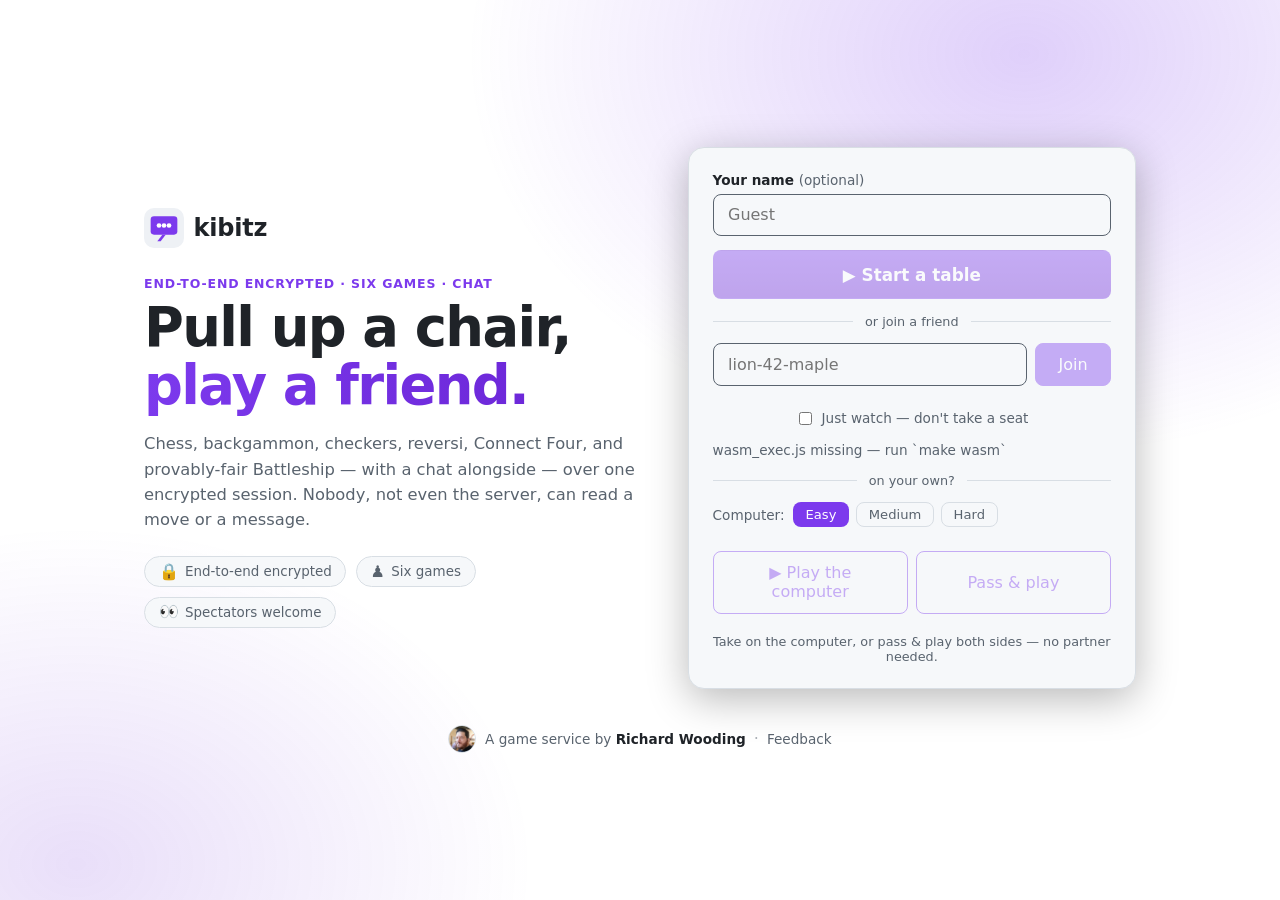
==== web/src/index.html @ 32fd7bb1 "Add four games: Hex, Dots & Boxes, Go (Weiqi), and Xiangqi Kibitz now offers eleven games. All four " ====
<!doctype html>
<html lang="en">
<head>
  <meta charset="utf-8">
  <meta name="viewport" content="width=device-width, initial-scale=1">
  <title>kibitz</title>
  <meta name="description" content="Play a friend end to end — chess, backgammon, checkers, reversi, Connect Four, and provably-fair Battleship, with chat, over one encrypted session paired by a code phrase through a relay that can't read a thing.">
  <meta name="theme-color" content="#0d1117">
  <link rel="icon" href="data:image/svg+xml,%3Csvg xmlns='http://www.w3.org/2000/svg' viewBox='0 0 24 24'%3E%3Crect width='24' height='24' rx='5' fill='%230b0a10'/%3E%3Crect x='4' y='5' width='16' height='11' rx='2' fill='%234c1d95'/%3E%3Cpath d='M8 20l3-4h2l-3 4z' fill='%234c1d95'/%3E%3Ccircle cx='9' cy='10.5' r='1.4' fill='%23edeaf4'/%3E%3Ccircle cx='12' cy='10.5' r='1.4' fill='%23edeaf4'/%3E%3Ccircle cx='15' cy='10.5' r='1.4' fill='%23edeaf4'/%3E%3C/svg%3E">

  <!-- PWA: installable, standalone launch on iOS/Android/desktop -->
  <link rel="manifest" href="manifest.json">
  <link rel="apple-touch-icon" href="apple-touch-icon.png">
  <meta name="mobile-web-app-capable" content="yes">
  <meta name="apple-mobile-web-app-capable" content="yes">
  <meta name="apple-mobile-web-app-status-bar-style" content="black-translucent">
  <meta name="apple-mobile-web-app-title" content="kibitz">

  <!-- OpenGraph / Twitter card for shared links -->
  <meta property="og:type" content="website">
  <meta property="og:site_name" content="kibitz">
  <meta property="og:url" content="https://kibitz-play.fly.dev/">
  <meta property="og:title" content="kibitz — play a friend, end-to-end encrypted">
  <meta property="og:description" content="Six games and chat over one end-to-end-encrypted session, paired with a code phrase through a relay that can't read a thing. Chess, backgammon, checkers, reversi, Connect Four, and provably-fair Battleship.">
  <meta property="og:image" content="https://kibitz-play.fly.dev/og.png">
  <meta property="og:image:width" content="1200">
  <meta property="og:image:height" content="630">
  <meta property="og:image:alt" content="kibitz — play a friend, end-to-end encrypted">
  <meta name="twitter:card" content="summary_large_image">
  <meta name="twitter:title" content="kibitz — play a friend, end-to-end encrypted">
  <meta name="twitter:description" content="Six games and chat over one end-to-end-encrypted session, paired by a code phrase through a blind relay.">
  <meta name="twitter:image" content="https://kibitz-play.fly.dev/og.png">

  <link rel="stylesheet" href="style.css">
</head>
<body>

  <!-- home: start or join -->
  <main id="view-home" class="view">
    <div class="home-hero">
      <div class="home-lead">
        <span class="brand-lockup">
          <svg class="brand-mark" width="40" height="40" viewBox="0 0 24 24" aria-hidden="true">
            <rect width="24" height="24" rx="6" fill="var(--panel-2)"/>
            <rect x="4" y="5" width="16" height="11" rx="2" fill="var(--accent)"/>
            <path d="M8 20l3-4h2l-3 4z" fill="var(--accent)"/>
            <circle cx="9" cy="10.5" r="1.4" fill="var(--bg)"/>
            <circle cx="12" cy="10.5" r="1.4" fill="var(--bg)"/>
            <circle cx="15" cy="10.5" r="1.4" fill="var(--bg)"/>
          </svg>
          <span class="brand-name">kibitz</span>
        </span>
        <p class="eyebrow">end-to-end encrypted · six games · chat</p>
        <h1>Pull up a chair,<br><span class="grad">play a friend.</span></h1>
        <p class="tagline" id="home-tagline">Chess, backgammon, checkers, reversi, Connect Four, and provably-fair Battleship — with a chat alongside — over one encrypted session. Nobody, not even the server, can read a move or a message.</p>
        <ul class="trust" aria-label="What you get">
          <li><span class="trust-ico">🔒</span> End-to-end encrypted</li>
          <li><span class="trust-ico">♟</span> Six games</li>
          <li><span class="trust-ico">👀</span> Spectators welcome</li>
        </ul>
      </div>

      <div class="home-card">
        <div id="invite-banner" class="invite-banner hidden">
          <div class="invite-kicker">You've been invited to a game</div>
          <div class="invite-phrase" id="invite-phrase"></div>
        </div>
        <label class="field" for="display-name">
          <span class="field-label">Your name <span class="opt">(optional)</span></span>
          <input id="display-name" type="text" placeholder="Guest"
                 maxlength="24" autocomplete="nickname" spellcheck="false">
        </label>
        <button id="btn-create" disabled>▶ Start a table</button>
        <div id="join-divider" class="or-divider"><span>or join a friend</span></div>
        <div class="join-row">
          <input id="join-phrase" type="text" placeholder="lion-42-maple"
                 autocomplete="off" autocapitalize="none" spellcheck="false" disabled>
          <button id="btn-join" disabled>Join</button>
        </div>
        <label class="watch-toggle"><input type="checkbox" id="watch-toggle"> Just watch — don't take a seat</label>
        <p class="note" id="home-status">loading core…</p>
        <div id="solo-divider" class="or-divider"><span>on your own?</span></div>
        <div class="difficulty" role="group" aria-label="Computer difficulty">
          <span class="difficulty-label">Computer:</span>
          <button id="diff-easy" class="diff-btn" aria-pressed="true">Easy</button>
          <button id="diff-medium" class="diff-btn" aria-pressed="false">Medium</button>
          <button id="diff-hard" class="diff-btn" aria-pressed="false">Hard</button>
        </div>
        <div class="solo-row">
          <button id="btn-solo" class="ghost" disabled>▶ Play the computer</button>
          <button id="btn-hotseat" class="ghost" disabled>Pass &amp; play</button>
        </div>
        <p class="solo-hint">Take on the computer, or pass &amp; play both sides — no partner needed.</p>
      </div>
    </div>
    <div class="foot-credit">
      <a class="by-line" href="https://richardwooding.github.io"
         target="_blank" rel="noopener noreferrer">
        <img class="by-avatar" src="author.png" alt="" width="28" height="28" loading="lazy">
        <span>A game service by <strong>Richard Wooding</strong></span>
      </a>
      <span class="foot-sep" aria-hidden="true">·</span>
      <a class="foot-link" href="https://github.com/richardwooding/kibitz/issues/new?labels=feedback&amp;title=Feedback%3A%20&amp;body=Thanks%20for%20trying%20kibitz%20%E2%80%94%20a%20couple%20of%20lines%20is%20plenty.%0A%0A-%20What%20were%20you%20doing%3F%0A-%20What%20would%20make%20it%20better%3F%0A-%20Which%20game%2C%20browser%2C%20and%20device%3F"
         target="_blank" rel="noopener noreferrer">Feedback</a>
    </div>
  </main>

  <!-- lobby: host waits, shows phrase / link / QR -->
  <main id="view-lobby" class="view hidden">
    <div class="lobby-card">
      <button id="btn-cancel" class="ghost back">← Cancel</button>
      <div class="lobby-head">
        <h2>Your table is open</h2>
        <p class="note" id="lobby-you"></p>
        <p class="tagline">Share any of these — the first friend to join sits down as your opponent, everyone after that kibitzes.</p>
      </div>
      <div class="lobby-body">
        <div class="lobby-share">
          <div class="phrase" id="lobby-phrase"></div>
          <div class="share-row">
            <input id="lobby-url" type="text" readonly>
            <button id="btn-copy">Copy play link</button>
          </div>
          <div class="share-row">
            <button id="btn-copy-watch" class="ghost">👁 Copy watch link</button>
          </div>
          <p class="note">The phrase never reaches the server — it's the encryption secret. Waiting for your opponent…</p>
        </div>
        <div class="lobby-qr-wrap">
          <img id="lobby-qr" alt="QR code for the table link">
        </div>
      </div>
    </div>
    <footer class="app-footer">
      <div class="foot-credit">
        <a class="by-line" href="https://richardwooding.github.io"
           target="_blank" rel="noopener noreferrer">
          <img class="by-avatar" src="author.png" alt="" width="28" height="28" loading="lazy">
          <span>A game service by <strong>Richard Wooding</strong></span>
        </a>
        <span class="foot-sep" aria-hidden="true">·</span>
        <a class="foot-link" href="https://github.com/richardwooding/kibitz/issues/new?labels=feedback&amp;title=Feedback%3A%20&amp;body=Thanks%20for%20trying%20kibitz%20%E2%80%94%20a%20couple%20of%20lines%20is%20plenty.%0A%0A-%20What%20were%20you%20doing%3F%0A-%20What%20would%20make%20it%20better%3F%0A-%20Which%20game%2C%20browser%2C%20and%20device%3F"
           target="_blank" rel="noopener noreferrer">Feedback</a>
      </div>
    </footer>
  </main>

  <!-- table: games + chat -->
  <main id="view-table" class="view hidden">
    <div class="table-grid">
      <section class="board-pane">
        <div class="board-pane-head">
          <button id="btn-leave" class="ghost back">← Leave</button>
          <span id="solo-banner" class="solo-banner">Solo practice · you play both sides</span>
          <span id="watching" class="watching hidden" title="Spectators watching this table"></span>
          <button id="btn-notify" class="icon-btn hidden" title="Notify me when it's my turn" aria-label="Enable turn notifications">🔔</button>
          <button id="btn-mute" class="icon-btn" title="Mute sound" aria-label="Mute sound">🔊</button>
        </div>

        <!-- picker: one card per available game -->
        <div id="game-picker" class="game-picker"></div>

        <!-- open game pane -->
        <div id="game-pane" class="hidden">
          <button id="btn-back" class="ghost back">← All games</button>
          <div id="win-banner" class="win-banner"></div>

          <div id="game-chess" class="hidden">
            <div id="status-line" class="status"></div>
            <div id="board" class="board"></div>
            <div class="game-actions">
              <button id="btn-resign" class="ghost">Resign</button>
              <button id="btn-draw" class="ghost">Offer draw</button>
              <button id="btn-agree-draw" class="ghost hidden">Accept draw</button>
            </div>
            <div class="moves-head"><span>Moves</span><button id="chess-pgn" class="ghost hidden">Copy PGN</button></div>
            <ol id="chess-moves" class="move-list"></ol>
          </div>

          <div id="game-bg" class="hidden">
            <div id="bg-status" class="status"></div>
            <div id="bg-board" class="bg-board"></div>
            <div class="game-actions">
              <button id="bg-roll">Roll</button>
              <div id="bg-dice" class="dice"></div>
              <button id="bg-undo" class="ghost hidden">Undo move</button>
              <button id="bg-resign" class="ghost">Resign</button>
            </div>
            <div class="moves-head"><span>Moves</span></div>
            <ol id="bg-moves" class="move-list"></ol>
          </div>

          <div id="game-c4" class="hidden">
            <div id="c4-status" class="status"></div>
            <div id="c4-board" class="c4-board"></div>
            <div class="game-actions">
              <button id="c4-resign" class="ghost">Resign</button>
            </div>
            <div class="moves-head"><span>Moves</span></div>
            <ol id="c4-moves" class="move-list"></ol>
          </div>

          <div id="game-gomoku" class="hidden">
            <div id="gomoku-status" class="status"></div>
            <div id="gomoku-board" class="gm-board"></div>
            <div class="game-actions">
              <button id="gomoku-resign" class="ghost">Resign</button>
            </div>
            <div class="moves-head"><span>Moves</span></div>
            <ol id="gomoku-moves" class="move-list"></ol>
          </div>

          <div id="game-hex" class="hidden">
            <div id="hex-status" class="status"></div>
            <div id="hex-board" class="hx-board"></div>
            <div class="game-actions">
              <button id="hex-resign" class="ghost">Resign</button>
            </div>
            <div class="moves-head"><span>Moves</span></div>
            <ol id="hex-moves" class="move-list"></ol>
          </div>

          <div id="game-dots" class="hidden">
            <div id="dots-status" class="status"></div>
            <div id="dots-board" class="dots-board"></div>
            <div class="game-actions">
              <button id="dots-resign" class="ghost">Resign</button>
            </div>
            <div class="moves-head"><span>Moves</span></div>
            <ol id="dots-moves" class="move-list"></ol>
          </div>

          <div id="game-weiqi" class="hidden">
            <div id="weiqi-status" class="status"></div>
            <div id="weiqi-board" class="go-board"></div>
            <div class="game-actions">
              <button id="weiqi-pass" class="ghost">Pass</button>
              <button id="weiqi-resign" class="ghost">Resign</button>
            </div>
            <div class="moves-head"><span>Moves</span></div>
            <ol id="weiqi-moves" class="move-list"></ol>
          </div>

          <div id="game-xiangqi" class="hidden">
            <div id="xiangqi-status" class="status"></div>
            <div id="xiangqi-board" class="xq-board"></div>
            <div class="game-actions">
              <button id="xiangqi-resign" class="ghost">Resign</button>
            </div>
            <div class="moves-head"><span>Moves</span></div>
            <ol id="xiangqi-moves" class="move-list"></ol>
          </div>

          <div id="game-checkers" class="hidden">
            <div id="checkers-status" class="status"></div>
            <div id="checkers-board" class="ck-board"></div>
            <div class="game-actions">
              <button id="checkers-resign" class="ghost">Resign</button>
              <button id="checkers-draw" class="ghost">Offer draw</button>
              <button id="checkers-agree-draw" class="ghost hidden">Accept draw</button>
            </div>
            <div class="moves-head"><span>Moves</span></div>
            <ol id="checkers-moves" class="move-list"></ol>
          </div>

          <div id="game-reversi" class="hidden">
            <div id="reversi-status" class="status"></div>
            <div id="reversi-board" class="rv-board"></div>
            <div class="game-actions">
              <button id="reversi-resign" class="ghost">Resign</button>
            </div>
            <div class="moves-head"><span>Moves</span></div>
            <ol id="reversi-moves" class="move-list"></ol>
          </div>

          <div id="game-bs" class="hidden">
            <div id="bs-status" class="status"></div>

            <div id="bs-placing" class="hidden">
              <div id="bs-ships" class="bs-ships"></div>
              <div id="bs-place-grid" class="bs-grid"></div>
              <div class="game-actions">
                <button id="bs-rotate" class="ghost">Rotate ⟳</button>
                <button id="bs-randomize" class="ghost">Randomize</button>
                <button id="bs-confirm" disabled>Confirm fleet</button>
              </div>
            </div>

            <div id="bs-playing" class="hidden">
              <div class="bs-boards">
                <div>
                  <div id="bs-their-label" class="bs-label"></div>
                  <div id="bs-their" class="bs-grid"></div>
                </div>
                <div>
                  <div id="bs-own-label" class="bs-label"></div>
                  <div id="bs-own" class="bs-grid"></div>
                </div>
              </div>
              <div id="bs-sunk" class="note"></div>
              <div class="game-actions">
                <button id="bs-resign" class="ghost">Resign</button>
              </div>
            </div>
            <div class="moves-head"><span>Shots</span></div>
            <ol id="bs-moves" class="move-list"></ol>
          </div>
        </div>
      </section>
      <aside class="side-pane">
        <div id="members" class="members"></div>
        <div id="chat-log" class="chat-log"></div>
        <form id="chat-form">
          <input id="chat-input" type="text" placeholder="say something…" autocomplete="off" maxlength="4000">
        </form>
      </aside>
    </div>
    <footer class="app-footer">
      <div class="foot-credit">
        <a class="by-line" href="https://richardwooding.github.io"
           target="_blank" rel="noopener noreferrer">
          <img class="by-avatar" src="author.png" alt="" width="28" height="28" loading="lazy">
          <span>A game service by <strong>Richard Wooding</strong></span>
        </a>
        <span class="foot-sep" aria-hidden="true">·</span>
        <a class="foot-link" href="https://github.com/richardwooding/kibitz/issues/new?labels=feedback&amp;title=Feedback%3A%20&amp;body=Thanks%20for%20trying%20kibitz%20%E2%80%94%20a%20couple%20of%20lines%20is%20plenty.%0A%0A-%20What%20were%20you%20doing%3F%0A-%20What%20would%20make%20it%20better%3F%0A-%20Which%20game%2C%20browser%2C%20and%20device%3F"
           target="_blank" rel="noopener noreferrer">Feedback</a>
      </div>
    </footer>
  </main>

  <div id="toast" class="toast hidden"></div>
  <div id="reconnect-banner" class="reconnect-banner hidden" role="status" aria-live="polite">
    <span class="reconnect-dot"></span>Reconnecting…
  </div>
  <a id="version-badge" class="version-badge hidden"
     href="https://github.com/richardwooding/kibitz/releases" target="_blank" rel="noopener"></a>

  <script src="wasm_exec.js"></script>
  <script src="fx.js"></script>
  <script src="board.js"></script>
  <script src="bgboard.js"></script>
  <script src="c4board.js"></script>
  <script src="gomokuboard.js"></script>
  <script src="hexboard.js"></script>
  <script src="dotsboard.js"></script>
  <script src="weiqiboard.js"></script>
  <script src="xiangqiboard.js"></script>
  <script src="checkersboard.js"></script>
  <script src="reversiboard.js"></script>
  <script src="bsboard.js"></script>
  <script src="app.js"></script>
</body>
</html>
---- web/src/style.css ----
:root {
  color-scheme: light dark;
  /* base surfaces + accent align to the gloam design language (light theme) */
  --fg: #1f2328;
  --bg: #ffffff;
  --panel: #f6f8fa;
  --panel-2: #eef1f5;
  --border: #d8dee4;
  --accent: #7c3aed;
  --accent-2: #6d28d9;
  --muted: #59636e;
  --sq-light: #eef0e4;
  --sq-dark: #7f9560;
  --sq-select: #f6f078;
  --sq-target: rgba(30, 30, 30, 0.25);
  --sq-last: rgba(246, 200, 90, 0.55);
}
@media (prefers-color-scheme: dark) {
  :root {
    /* gloam dark theme */
    --fg: #e6edf3; --bg: #0d1117; --panel: #161b22; --panel-2: #1c2230;
    --border: #2a3038; --muted: #9aa7b4;
    --accent: #a371f7; --accent-2: #bd93ff;
    --sq-light: #a8a495; --sq-dark: #5c7047;
  }
}

* { box-sizing: border-box; }

/* Touch polish: kill the ~300ms tap delay and double-tap-zoom on interactive
   elements, drop the grey tap-flash, and keep long-press from selecting board
   text. Applied broadly so every game's cells/pieces feel native on a phone. */
body { -webkit-tap-highlight-color: transparent; }
button,
.board, .sq,
.bg-board, .bg-point, .bg-checker,
.c4-board, .c4-col, .c4-cell,
.ck-board, .ck-cell,
.rv-board, .rv-cell,
.gm-board, .gm-cell,
.hx-board, .hx-cell,
.dots-board, .dots-edge,
.go-board, .go-cell,
.xq-board, .xq-cell,
.bs-board, .bs-cell,
.game-card, .picker-card {
  touch-action: manipulation;
}
.board, .bg-board, .c4-board, .ck-board, .rv-board, .gm-board,
.hx-board, .dots-board, .go-board, .xq-board, .bs-board {
  -webkit-user-select: none;
  user-select: none;
}

body {
  margin: 0;
  font-family: ui-sans-serif, system-ui, sans-serif;
  color: var(--fg);
  background: var(--bg);
  min-height: 100vh;
  display: grid;
  /* Bound the single column to the viewport (min 0 so content can shrink);
     without this, justify-items:center lets the column grow to max-content and
     wide views overflow horizontally on narrow screens. */
  grid-template-columns: minmax(0, 1fr);
  place-items: center;
}

.view { text-align: center; padding: 2rem; width: 100%; max-width: 60rem; }
.hidden { display: none !important; }

/* The table view anchors to the top of the page: the two game panes have
   different heights, and vertical centering would make the layout jump when
   switching tabs. */
#view-table { align-self: start; }

h1 { font-size: 3rem; margin: 0 0 0.5rem; letter-spacing: -0.02em; }
h2 { margin: 0 0 0.5rem; }
.tagline { color: var(--muted); max-width: 34rem; margin-inline: auto; }
.note { font-size: 0.85rem; color: var(--muted); }

button {
  font: inherit;
  padding: 0.7rem 1.4rem;
  border: 1px solid var(--accent);
  border-radius: 0.5rem;
  background: var(--accent);
  color: #fff;
  cursor: pointer;
}
button:disabled { opacity: 0.4; cursor: not-allowed; }
button.ghost { background: transparent; color: var(--accent); }

input[type="text"] {
  font: inherit;
  padding: 0.65rem 0.9rem;
  border: 1px solid var(--muted);
  border-radius: 0.5rem;
  background: var(--panel);
  color: var(--fg);
  min-width: 0;
}

/* ---- home + lobby: gloam-styled entry screens ---- */

/* A soft purple glow sits behind the entry views. It's a fixed layer, but
   hidden views are display:none, so it only shows on home/lobby. */
#view-home::before, #view-lobby::before {
  content: "";
  position: fixed;
  inset: 0;
  z-index: -1;
  pointer-events: none;
  background:
    radial-gradient(58rem 42rem at 80% 6%, color-mix(in srgb, var(--accent) 24%, transparent), transparent 60%),
    radial-gradient(46rem 34rem at 6% 96%, color-mix(in srgb, var(--accent-2) 15%, transparent), transparent 62%);
}

/* home */
#view-home { text-align: left; max-width: 66rem; }
.home-hero {
  display: grid;
  grid-template-columns: 1.05fr 0.95fr;
  gap: 3rem;
  align-items: center;
}
/* let both tracks shrink below their content so text wraps and the card
   never forces horizontal scroll on narrow screens */
.home-hero > * { min-width: 0; }

.brand-lockup { display: inline-flex; align-items: center; gap: 0.6rem; }
.brand-name { font-size: 1.5rem; font-weight: 700; letter-spacing: -0.01em; }

.eyebrow {
  margin: 1.5rem 0 0;
  font-size: 0.78rem;
  font-weight: 600;
  letter-spacing: 0.07em;
  text-transform: uppercase;
  color: var(--accent);
}
.home-lead h1 {
  font-size: clamp(2.4rem, 6vw, 3.4rem);
  line-height: 1.05;
  letter-spacing: -0.03em;
  margin: 0.5rem 0 0;
}
.home-lead .grad {
  background: linear-gradient(90deg, var(--accent), var(--accent-2));
  -webkit-background-clip: text; background-clip: text; color: transparent;
}
.home-lead .tagline {
  margin: 1.1rem 0 0;
  max-width: 32rem;
  font-size: 1.02rem;
  line-height: 1.55;
}

.trust {
  list-style: none;
  padding: 0;
  margin: 1.5rem 0 0;
  display: flex;
  flex-wrap: wrap;
  gap: 0.6rem;
}
.trust li {
  display: inline-flex;
  align-items: center;
  gap: 0.4rem;
  font-size: 0.84rem;
  color: var(--muted);
  background: var(--panel);
  border: 1px solid var(--border);
  border-radius: 999px;
  padding: 0.4rem 0.85rem;
}
.trust-ico { font-size: 1rem; line-height: 1; }

/* action card */
.home-card {
  background: var(--panel);
  border: 1px solid var(--border);
  border-radius: 1rem;
  padding: 1.5rem;
  display: flex;
  flex-direction: column;
  gap: 0.9rem;
  box-shadow: 0 10px 40px rgba(0, 0, 0, 0.28);
}
.field { display: flex; flex-direction: column; gap: 0.35rem; text-align: left; }
.field-label { font-size: 0.85rem; font-weight: 600; }
.field-label .opt { color: var(--muted); font-weight: 400; }
.field input { width: 100%; }

.home-card #btn-create {
  width: 100%;
  padding: 0.85rem 1.4rem;
  font-size: 1.05rem;
  font-weight: 600;
  background: linear-gradient(180deg, var(--accent), var(--accent-2));
  border-color: transparent;
}

.or-divider {
  display: flex;
  align-items: center;
  gap: 0.75rem;
  color: var(--muted);
  font-size: 0.8rem;
}
.or-divider::before, .or-divider::after {
  content: "";
  flex: 1;
  height: 1px;
  background: var(--border);
}

.join-row { display: flex; gap: 0.5rem; }
.join-row #join-phrase { flex: 1; }

.home-card .note { text-align: left; margin: 0; min-height: 1.2em; }

/* solo hot-seat */
.solo-row { display: flex; gap: 0.5rem; }
.solo-row button { flex: 1; }
.difficulty { display: flex; align-items: center; gap: 0.4rem; margin-bottom: 0.6rem; }
.difficulty-label { font-size: 0.85rem; color: var(--muted); margin-right: 0.1rem; }
.diff-btn {
  all: unset;
  cursor: pointer;
  padding: 0.25rem 0.75rem;
  border: 1px solid var(--border);
  border-radius: 0.5rem;
  font-size: 0.82rem;
  color: var(--muted);
}
.diff-btn[aria-pressed="true"] { background: var(--accent); color: #fff; border-color: transparent; }
.solo-hint { font-size: 0.8rem; color: var(--muted); text-align: center; margin: 0.35rem 0 0; }
.solo-banner {
  display: none;
  font-size: 0.85rem;
  color: var(--accent);
  font-weight: 600;
  align-self: center;
}
#view-table.solo .solo-banner { display: inline; }
#view-table.solo .side-pane { display: none; }
#view-table.solo .table-grid { grid-template-columns: minmax(0, 1fr); }

/* invite banner (shown when arriving via a share link) */
.invite-banner {
  background: color-mix(in srgb, var(--accent) 10%, var(--panel));
  border: 1px solid var(--accent);
  border-radius: 0.75rem;
  padding: 0.9rem 1.1rem;
  text-align: left;
}
.invite-kicker {
  font-size: 0.72rem;
  letter-spacing: 0.08em;
  text-transform: uppercase;
  color: var(--muted);
}
.invite-phrase {
  font-family: ui-monospace, monospace;
  font-size: 1.6rem;
  font-weight: 700;
  color: var(--accent);
  margin-top: 0.25rem;
  word-break: break-word;
}

/* invited mode: a single focused card — lead with Join, hide the manual
   phrase box + marketing lead, demote "Start a table" to a quiet escape hatch. */
#view-home.invited .home-hero { grid-template-columns: 1fr; max-width: 26rem; margin-inline: auto; }
#view-home.invited .home-lead { display: none; }
/* The invite banner + big Join replace the manual "join a friend" row. */
#view-home.invited #join-divider, #view-home.invited #join-phrase { display: none; }
#view-home.invited .invite-banner { order: 0; }
#view-home.invited .field { order: 1; }
#view-home.invited .join-row { order: 2; }
#view-home.invited #btn-create { order: 3; }
#view-home.invited .home-card .note { order: 4; }
/* Solo alternatives sit below the join, not above it. */
#view-home.invited #solo-divider { order: 5; }
#view-home.invited .difficulty { order: 6; }
#view-home.invited .solo-row { order: 7; }
#view-home.invited .solo-hint { order: 8; }
#view-home.invited #btn-join {
  width: 100%;
  padding: 0.85rem 1.4rem;
  font-size: 1.05rem;
  font-weight: 600;
  background: linear-gradient(180deg, var(--accent), var(--accent-2));
  border-color: transparent;
  color: #fff;
}
#view-home.invited #btn-create {
  background: transparent;
  border-color: transparent;
  color: var(--muted);
  font-size: 0.9rem;
  padding: 0.3rem;
}
#view-home.invited #btn-create:hover { color: var(--accent); }

@media (max-width: 820px) {
  .home-hero { grid-template-columns: 1fr; gap: 2rem; }
  .home-card { width: 100%; max-width: 30rem; }
  .home-lead .tagline { max-width: none; }
}
@media (max-width: 560px) {
  .view { padding: 1.5rem 1.15rem; }
}

/* lobby */
.lobby-card {
  max-width: 46rem;
  margin-inline: auto;
  background: var(--panel);
  border: 1px solid var(--border);
  border-radius: 1rem;
  padding: 1.75rem;
  box-shadow: 0 10px 40px rgba(0, 0, 0, 0.28);
  text-align: left;
}
.lobby-head h2 { margin: 0; }
.lobby-head .tagline { margin: 0.5rem 0 0; max-width: none; }
.lobby-body {
  display: grid;
  grid-template-columns: minmax(0, 1fr) auto;
  gap: 1.75rem;
  align-items: center;
  margin-top: 1.5rem;
}
.lobby-share { min-width: 0; }
.phrase {
  font-size: clamp(1.6rem, 5vw, 2.2rem);
  font-weight: 700;
  letter-spacing: 0.03em;
  font-family: ui-monospace, monospace;
  color: var(--accent);
  margin: 0 0 1rem;
  word-break: break-word;
}
.share-row { display: flex; gap: 0.5rem; margin-bottom: 1rem; }
.share-row input { flex: 1; min-width: 0; }
.lobby-share .note { margin: 0; }
.lobby-qr-wrap { display: grid; place-items: center; }
#lobby-qr { border-radius: 0.75rem; background: #fff; padding: 0.5rem; width: 11rem; height: 11rem; }

@media (max-width: 640px) {
  .lobby-body { grid-template-columns: 1fr; }
  .lobby-qr-wrap { justify-self: start; }
}

/* table */
.table-grid {
  display: grid;
  grid-template-columns: minmax(0, 1fr) 18rem;
  gap: 1.25rem;
  text-align: left;
  align-items: start;
}
@media (max-width: 760px) {
  .table-grid { grid-template-columns: 1fr; }
}

.status { font-weight: 600; margin-bottom: 0.6rem; min-height: 1.4em; }

.board {
  display: grid;
  grid-template-columns: repeat(8, 1fr);
  aspect-ratio: 1;
  width: min(100%, 34rem);
  border-radius: 0.5rem;
  overflow: hidden;
  border: 2px solid var(--sq-dark);
  user-select: none;
}
.sq {
  all: unset;
  display: grid;
  place-items: center;
  font-size: clamp(1.4rem, 5.5vmin, 2.6rem);
  cursor: pointer;
  aspect-ratio: 1;
  line-height: 1;
}
.sq.light { background: var(--sq-light); }
.sq.dark { background: var(--sq-dark); }
.sq.last-move { background-color: var(--sq-last); }
.sq.selected { outline: 3px solid var(--sq-select); outline-offset: -3px; }
.sq.target::after {
  content: "";
  width: 26%;
  height: 26%;
  border-radius: 50%;
  background: var(--sq-target);
}
.sq.white-piece { color: #fff; text-shadow: 0 1px 2px rgba(0,0,0,0.55); }
.sq.black-piece { color: #111; text-shadow: 0 1px 2px rgba(255,255,255,0.25); }

.game-actions { display: flex; gap: 0.6rem; margin-top: 0.8rem; align-items: center; }

/* game picker */
.game-picker {
  display: grid;
  grid-template-columns: repeat(auto-fill, minmax(11rem, 1fr));
  gap: 0.8rem;
}
.game-card {
  background: var(--panel);
  border-radius: 0.75rem;
  padding: 1rem;
  display: flex;
  flex-direction: column;
  gap: 0.5rem;
  align-items: flex-start;
  border: 1px solid transparent;
}
.game-card.clickable { cursor: pointer; }
.game-card.clickable:hover { border-color: var(--accent); }
.game-title { font-weight: 700; font-size: 1.1rem; display: flex; align-items: center; gap: 0.5rem; }
.game-icon { font-size: 1.9rem; line-height: 1; }
.game-badge { font-size: 0.8rem; color: var(--muted); }
.game-badge.live { color: var(--accent); font-weight: 600; }
.game-matchup { font-size: 0.78rem; color: var(--muted); }
.start-btn {
  font-size: 0.85rem;
  padding: 0.35rem 0.8rem;
}
button.back { margin-bottom: 0.7rem; }

/* backgammon board */
.bg-board {
  width: min(100%, 40rem);
  border: 2px solid var(--sq-dark);
  border-radius: 0.5rem;
  background: var(--sq-light);
  padding: 0.4rem;
  user-select: none;
}
.bg-row { display: grid; grid-template-columns: repeat(6, 1fr) 0.7fr repeat(6, 1fr); gap: 2px; }
.bg-point, .bg-bar {
  all: unset;
  position: relative;
  display: flex;
  align-items: flex-start;
  flex-direction: column;
  gap: 1px;
  min-height: 7.5rem;
  cursor: pointer;
  padding: 2px;
  box-sizing: border-box;
}
.bg-row.bottom .bg-point, .bg-row.bottom .bg-bar {
  flex-direction: column-reverse;
  align-items: flex-start;
}
/* The point triangle is a pseudo-element behind the checkers — clipping the
   cell itself would clip the round checkers into triangles too. */
.bg-point::before {
  content: "";
  position: absolute;
  inset: 0;
  z-index: 0;
  background: var(--sq-dark);
  clip-path: polygon(0 0, 100% 0, 50% 92%);
}
.bg-row.bottom .bg-point::before { clip-path: polygon(50% 8%, 100% 100%, 0 100%); }
.bg-point.even::before { background: var(--accent); opacity: 0.92; }
.bg-bar { background: rgba(0,0,0,0.25); border-radius: 3px; align-items: center; }
.bg-point.source, .bg-bar.source { outline: 3px solid var(--sq-select); outline-offset: -3px; }
.bg-point.target, .bg-bar.target { outline: 3px dashed #fff; outline-offset: -3px; }
.checker {
  width: 1.5rem; height: 1.5rem;
  border-radius: 50%;
  align-self: center;
  flex-shrink: 0;
  border: 2px solid rgba(0,0,0,0.4);
  position: relative; /* sit above the triangle pseudo-element */
  z-index: 1;
}
.checker.w { background: #f2f0e8; }
.checker.b { background: #2a2a33; border-color: rgba(255,255,255,0.3); }
.count {
  align-self: center;
  font-size: 0.75rem;
  font-weight: 700;
  color: #fff;
  background: rgba(0,0,0,0.55);
  border-radius: 0.5rem;
  padding: 0 0.3rem;
  position: relative;
  z-index: 1;
}
.pt-label {
  position: absolute;
  bottom: 0; left: 50%;
  transform: translateX(-50%);
  font-size: 0.6rem;
  color: rgba(255,255,255,0.6);
  z-index: 1;
}
.bg-row.bottom .pt-label { bottom: auto; top: 0; }
.bg-trays { display: flex; gap: 0.5rem; justify-content: flex-end; margin-top: 0.4rem; }
.bg-tray {
  all: unset;
  cursor: pointer;
  padding: 0.3rem 0.7rem;
  border-radius: 0.4rem;
  background: rgba(0,0,0,0.25);
  color: #fff;
  font-size: 0.85rem;
}
.bg-tray.target { outline: 3px dashed #fff; outline-offset: -3px; }
.dice { font-size: 2rem; line-height: 1; min-width: 4.5rem; }

/* connect four */
.c4-board {
  display: grid;
  grid-template-columns: repeat(7, 1fr);
  gap: 4px;
  width: min(100%, 26rem);
  background: var(--accent);
  padding: 8px;
  border-radius: 0.75rem;
}
.c4-cell {
  all: unset;
  aspect-ratio: 1;
  border-radius: 50%;
  background: var(--bg);
  cursor: pointer;
  box-sizing: border-box;
}
.c4-cell.red { background: #e04343; }
.c4-cell.yellow { background: #f0c93c; }
.c4-cell.win { outline: 3px solid #fff; outline-offset: -3px; }

/* checkers */
.ck-board {
  display: grid;
  grid-template-columns: repeat(8, 1fr);
  width: min(100%, 30rem);
  aspect-ratio: 1;
  border: 2px solid var(--sq-dark);
  border-radius: 0.5rem;
  overflow: hidden;
}
.ck-cell { all: unset; display: grid; place-items: center; aspect-ratio: 1; }
.ck-cell.light { background: var(--sq-light); }
.ck-cell.dark { background: var(--sq-dark); cursor: pointer; }
.ck-cell.selected { outline: 3px solid var(--sq-select); outline-offset: -3px; }
.ck-cell.source { outline: 3px solid rgba(255,255,255,0.55); outline-offset: -3px; }
.ck-cell.target::after {
  content: "";
  width: 26%; height: 26%;
  border-radius: 50%;
  background: var(--sq-target);
  position: absolute;
}
.ck-cell { position: relative; }
.ck-piece {
  width: 70%; height: 70%;
  border-radius: 50%;
  display: grid; place-items: center;
  font-size: 1.1rem;
  border: 2px solid rgba(0,0,0,0.4);
}
.ck-piece.p1 { background: #a03030; color: #f8d8d8; }
.ck-piece.p2 { background: #f2ead8; color: #6b5b2a; border-color: rgba(0,0,0,0.25); }

/* reversi */
.rv-board {
  display: grid;
  grid-template-columns: repeat(8, 1fr);
  gap: 2px;
  width: min(100%, 30rem);
  aspect-ratio: 1;
  background: #1d6b3c;
  padding: 4px;
  border-radius: 0.5rem;
}
.rv-cell {
  all: unset;
  position: relative;
  display: grid;
  place-items: center;
  background: #2a8a4f;
  aspect-ratio: 1;
}
.rv-cell.legal { cursor: pointer; }
.rv-cell.legal::after {
  content: "";
  width: 24%; height: 24%;
  border-radius: 50%;
  background: rgba(0,0,0,0.35);
}
.rv-cell.last { outline: 2px solid #f6f078; outline-offset: -2px; }
.rv-disc {
  width: 78%; height: 78%;
  border-radius: 50%;
  border: 1px solid rgba(0,0,0,0.35);
}
.rv-disc.black { background: #17171f; }
.rv-disc.white { background: #f4f2ea; }

/* gomoku — a 15×15 wooden board; the gap shows through as grid lines */
.gm-board {
  display: grid;
  grid-template-columns: repeat(15, 1fr);
  gap: 1px;
  width: min(100%, 32rem);
  aspect-ratio: 1;
  background: #b07a3c;
  padding: 5px;
  border-radius: 0.4rem;
  margin: 0 auto;
}
.gm-cell {
  all: unset;
  position: relative;
  display: grid;
  place-items: center;
  background: #d9a441;
  aspect-ratio: 1;
}
.gm-cell.open { cursor: pointer; }
.gm-cell.open:hover::after {
  content: "";
  width: 62%; height: 62%;
  border-radius: 50%;
  background: rgba(0, 0, 0, 0.16);
}
.gm-cell.last { outline: 2px solid #f6f078; outline-offset: -1px; z-index: 1; }
.gm-cell.win { background: #f0c93c; }
.gm-stone {
  width: 84%; height: 84%;
  border-radius: 50%;
  border: 1px solid rgba(0, 0, 0, 0.4);
  box-sizing: border-box;
}
.gm-stone.black { background: radial-gradient(circle at 35% 30%, #565660, #16161c 72%); }
.gm-stone.white { background: radial-gradient(circle at 35% 30%, #ffffff, #d6d2c6 78%); }

/* hex — an 11×11 rhombus of hexagons; each row is sheared right by half a cell */
.hx-board {
  --hx-cell: clamp(1.1rem, 5.4vw, 2rem);
  overflow-x: auto;
  padding: 0.5rem 0.4rem;
  background: #2a2530;
  border-radius: 0.4rem;
}
.hx-row { display: flex; gap: 2px; margin-bottom: 2px; }
.hx-cell {
  all: unset;
  flex: 0 0 auto;
  width: var(--hx-cell); height: var(--hx-cell);
  display: grid; place-items: center;
  background: #d9c9a4;
  clip-path: polygon(25% 0, 75% 0, 100% 50%, 75% 100%, 25% 100%, 0 50%);
}
.hx-cell.open { cursor: pointer; }
.hx-cell.open:hover { background: #e9dcbd; }
.hx-cell.last { background: #f6f078; }
.hx-cell.win { background: #f0c93c; }
.hx-stone {
  width: 68%; height: 68%;
  border-radius: 50%;
  border: 1px solid rgba(0, 0, 0, 0.4);
  box-sizing: border-box;
}
.hx-stone.red { background: radial-gradient(circle at 35% 30%, #ff6b6b, #b01e2e 75%); }
.hx-stone.blue { background: radial-gradient(circle at 35% 30%, #6ba8ff, #1e46b0 75%); }

/* dots & boxes — 6×6 dots with clickable edge segments interleaved */
.dots-board {
  --dot: 12px;
  display: grid;
  grid-template-columns: repeat(5, var(--dot) 1fr) var(--dot);
  grid-template-rows: repeat(5, var(--dot) 1fr) var(--dot);
  width: min(100%, 30rem);
  aspect-ratio: 1;
  margin: 0 auto;
  padding: 8px;
  background: #1b1b24;
  border-radius: 0.5rem;
  box-sizing: border-box;
}
.dots-dot { width: var(--dot); height: var(--dot); border-radius: 50%; background: #8a8a9c; place-self: center; }
.dots-edge { all: unset; place-self: stretch; border-radius: 3px; background: transparent; }
.dots-edge.live { cursor: pointer; }
.dots-edge.h { margin: calc(var(--dot) * 0.3) 0; }
.dots-edge.v { margin: 0 calc(var(--dot) * 0.3); }
.dots-edge.live:hover { background: rgba(124, 92, 255, 0.4); }
.dots-edge.drawn { background: #d8d8e4; }
.dots-edge.last { background: #f6f078; }
.dots-box { place-self: stretch; display: grid; place-items: center; font-size: 0.8rem; line-height: 1; margin: 1px; }
.dots-box.p1 { background: rgba(224, 67, 67, 0.30); }
.dots-box.p2 { background: rgba(74, 163, 255, 0.30); }

/* go / weiqi — a 9×9 wooden board; the 1px gap shows through as grid lines */
.go-board {
  display: grid;
  grid-template-columns: repeat(9, 1fr);
  gap: 1px;
  width: min(100%, 30rem);
  aspect-ratio: 1;
  background: #b07a3c;
  padding: 5px;
  border-radius: 0.4rem;
  margin: 0 auto;
}
.go-cell {
  all: unset;
  position: relative;
  display: grid; place-items: center;
  background: #d9a441;
  aspect-ratio: 1;
}
.go-cell.open { cursor: pointer; }
.go-cell.open:hover::after {
  content: "";
  width: 62%; height: 62%;
  border-radius: 50%;
  background: rgba(0, 0, 0, 0.16);
}
.go-cell.last { outline: 2px solid #f6f078; outline-offset: -1px; z-index: 1; }
.go-stone {
  width: 88%; height: 88%;
  border-radius: 50%;
  border: 1px solid rgba(0, 0, 0, 0.4);
  box-sizing: border-box;
}
.go-stone.black { background: radial-gradient(circle at 35% 30%, #565660, #16161c 72%); }
.go-stone.white { background: radial-gradient(circle at 35% 30%, #ffffff, #d6d2c6 78%); }

/* xiangqi — 9×10 board, Chinese glyphs */
.xq-board {
  display: grid;
  grid-template-columns: repeat(9, 1fr);
  width: min(100%, 24rem);
  aspect-ratio: 9 / 10;
  background: #e7c48a;
  border: 2px solid #7a5b2e;
  border-radius: 0.4rem;
  overflow: hidden;
  margin: 0 auto;
}
.xq-cell {
  all: unset;
  position: relative;
  display: grid; place-items: center;
  aspect-ratio: 1;
  cursor: pointer;
  box-shadow: inset 0 0 0 0.5px rgba(122, 91, 46, 0.45);
}
.xq-cell.half-black { background: #e0b878; }
.xq-cell.palace { box-shadow: inset 0 0 0 1px rgba(122, 91, 46, 0.8); }
.xq-cell.source { outline: 3px solid rgba(255, 255, 255, 0.55); outline-offset: -3px; }
.xq-cell.selected { outline: 3px solid var(--sq-select); outline-offset: -3px; }
.xq-cell.last { background: rgba(246, 240, 120, 0.5); }
.xq-cell.target::after {
  content: "";
  position: absolute;
  width: 26%; height: 26%;
  border-radius: 50%;
  background: var(--sq-target);
}
.xq-piece {
  width: 82%; height: 82%;
  display: grid; place-items: center;
  border-radius: 50%;
  font-size: clamp(0.8rem, 4.5vw, 1.35rem);
  font-weight: 700;
  background: #f3e6c8;
  border: 2px solid #6b4f24;
}
.xq-piece.red { color: #b21f1f; border-color: #b21f1f; }
.xq-piece.black { color: #16161c; border-color: #16161c; }

/* battleship — stack the two grids so each keeps full width (side-by-side
   flex items with a percentage width collapse to nothing). Default stretch
   sizes each row item to the pane width; the gridwrap caps itself at 25rem. */
.bs-boards { display: flex; flex-direction: column; gap: 1.2rem; }
.bs-label { font-size: 0.85rem; color: var(--muted); margin-bottom: 0.3rem; }
.bs-grid {
  display: grid;
  grid-template-columns: repeat(10, 1fr);
  gap: 1px;
  width: min(100%, 19rem);
  aspect-ratio: 1;
  background: rgba(20, 60, 110, 0.5);
  padding: 2px;
  border-radius: 0.4rem;
}
.bs-cell { all: unset; background: #2b5f8f; aspect-ratio: 1; position: relative; }
.bs-cell.shootable, .bs-cell.placeable { cursor: pointer; }
.bs-cell.shootable:hover, .bs-cell.placeable:hover { filter: brightness(1.3); }
.bs-cell.miss::after {
  content: "";
  position: absolute; inset: 35%;
  border-radius: 50%;
  background: rgba(255,255,255,0.55);
}
.bs-cell.ship { background: #6f7c86; }
.bs-cell.hit { background: #c04030; }
.bs-cell.hit::after {
  content: "✕";
  position: absolute; inset: 0;
  display: grid; place-items: center;
  color: #fff; font-size: 0.75rem;
}
.bs-cell.sunk { background: #7a1f14; }
.bs-cell.origin { outline: 2px solid var(--sq-select); outline-offset: -2px; }
.bs-ships { display: flex; gap: 0.4rem; flex-wrap: wrap; margin-bottom: 0.6rem; }
.bs-ships .active { outline: 2px solid var(--sq-select); }

/* side pane */
.side-pane {
  background: var(--panel);
  border-radius: 0.75rem;
  padding: 0.9rem;
  display: flex;
  flex-direction: column;
  gap: 0.7rem;
  min-height: 24rem;
  max-height: 38rem;
}
.members { font-size: 0.95rem; color: var(--muted); display: flex; flex-direction: column; gap: 0.3rem; }
.member { display: flex; align-items: center; gap: 0.4rem; }
.role-icon { font-size: 1.25rem; line-height: 1; color: var(--fg); opacity: 0.8; width: 1.4rem; text-align: center; }
.chat-log {
  flex: 1;
  overflow-y: auto;
  display: flex;
  flex-direction: column;
  gap: 0.3rem;
  font-size: 0.95rem;
  overflow-wrap: anywhere;
}
.chat-msg .who { color: var(--accent); font-weight: 600; }
.chat-msg.own .who { color: var(--muted); }
#chat-form { display: flex; }
#chat-input { flex: 1; }

/* ============================ polish layer ============================ */

/* board-pane header + mute toggle */
.board-pane-head { display: flex; align-items: center; gap: 0.6rem; margin-bottom: 0.4rem; }
.board-pane-head #btn-mute { margin-left: auto; }
.board-pane-head .back { margin-bottom: 0; }
.icon-btn {
  all: unset;
  cursor: pointer;
  font-size: 1.25rem;
  line-height: 1;
  padding: 0.2rem 0.4rem;
  border-radius: 0.4rem;
  opacity: 0.85;
}
.icon-btn:hover { opacity: 1; background: rgba(127, 127, 127, 0.15); }

/* turn glow — the board the local player must act on breathes softly */
.my-turn { animation: turn-glow 2.4s ease-in-out infinite; }
@keyframes turn-glow {
  0%, 100% { box-shadow: 0 0 0 0 rgba(124, 92, 255, 0.0); }
  50%      { box-shadow: 0 0 0 4px rgba(124, 92, 255, 0.45); }
}

/* enhanced chess pieces: a subtle disc + crisper glyph */
.sq { position: relative; }
.sq.white-piece, .sq.black-piece { font-weight: 400; }
.sq.white-piece { color: #f7f7fa; text-shadow: 0 1px 1px rgba(0,0,0,0.7), 0 0 2px rgba(0,0,0,0.5); }
.sq.black-piece { color: #14141a; text-shadow: 0 1px 1px rgba(255,255,255,0.35); }

/* chess coordinate labels (orientation-aware, set by the module) */
.coord {
  position: absolute;
  font-size: 0.5rem;
  font-weight: 700;
  line-height: 1;
  opacity: 0.7;
  pointer-events: none;
}
.coord.file { right: 2px; bottom: 1px; }
.coord.rank { left: 2px; top: 1px; }
.sq.light .coord { color: rgba(0, 0, 0, 0.55); }
.sq.dark .coord { color: rgba(255, 255, 255, 0.75); }

/* piece slide (FLIP) — the module sets the transform; this is the fallback */
.sq .slide-piece { display: inline-block; }

/* connect four: clip drops, column hover ghost, drop animation */
.c4-board { overflow: hidden; position: relative; }
.c4-cell.dropping { animation: c4-drop 0.34s cubic-bezier(0.5, 0, 0.6, 1); }
@keyframes c4-drop { from { transform: translateY(-340px); } to { transform: translateY(0); } }
.c4-cell.ghost-red { background: #e04343; opacity: 0.35; }
.c4-cell.ghost-yellow { background: #f0c93c; opacity: 0.35; }

/* reversi: flip animation + place pop */
.rv-disc.flip { animation: rv-flip 0.4s ease-in-out; }
@keyframes rv-flip { 0% { transform: scaleX(1); } 50% { transform: scaleX(0.05); } 100% { transform: scaleX(1); } }
.rv-cell.place-pop .rv-disc { animation: pop 0.3s ease-out; }

/* backgammon checker pop + dice tumble */
.checker.pop { animation: pop 0.28s ease-out; }
@keyframes pop { 0% { transform: scale(0.3); opacity: 0.2; } 70% { transform: scale(1.12); } 100% { transform: scale(1); opacity: 1; } }
.dice.rolled { animation: dice-tumble 0.5s ease-out; }
@keyframes dice-tumble { 0% { transform: rotate(-18deg) scale(0.6); opacity: 0.3; } 60% { transform: rotate(8deg) scale(1.15); } 100% { transform: rotate(0) scale(1); opacity: 1; } }

/* checkers: crown pop */
.ck-piece.crowned { animation: pop 0.3s ease-out; }
.ck-cell.captured::after {
  content: "";
  position: absolute; inset: 15%;
  border-radius: 50%;
  background: rgba(200, 60, 60, 0.5);
  animation: fade-out 0.4s ease-out forwards;
}
@keyframes fade-out { to { opacity: 0; transform: scale(0.4); } }

/* battleship: coordinate gutters, placement preview, shot fx */
.bs-gridwrap {
  display: grid;
  grid-template-columns: 1.15rem 1fr;
  grid-template-rows: 1.15rem 1fr;
  gap: 2px;
  width: min(100%, 25rem);
}
.bs-coltop { grid-column: 2; grid-row: 1; display: grid; grid-template-columns: repeat(10, 1fr); }
.bs-rowside { grid-column: 1; grid-row: 2; display: grid; grid-template-rows: repeat(10, 1fr); }
.bs-coltop span, .bs-rowside span { display: grid; place-items: center; font-size: 0.6rem; color: var(--muted); }
.bs-gridwrap .bs-grid { grid-column: 2; grid-row: 2; width: 100%; }
.bs-cell.preview { background: #4f7fae; outline: 2px solid rgba(255,255,255,0.6); outline-offset: -2px; }
.bs-cell.preview-bad { background: #9a4040; outline: 2px solid rgba(255,120,120,0.8); outline-offset: -2px; }
.bs-cell.miss.just::after { animation: bs-splash 0.45s ease-out; }
@keyframes bs-splash { 0% { transform: scale(2.4); opacity: 0; } 60% { opacity: 1; } 100% { transform: scale(1); opacity: 1; } }
.bs-cell.hit.just { animation: bs-boom 0.4s ease-out; }
@keyframes bs-boom { 0% { transform: scale(1); filter: brightness(2.5); } 50% { transform: scale(1.25); } 100% { transform: scale(1); filter: brightness(1); } }
.bs-cell.sunk.just { animation: pulse-sunk 0.7s ease-out; }
@keyframes pulse-sunk { 0%, 100% { filter: brightness(1); } 40% { filter: brightness(1.9); } }

/* win banner */
#game-pane { position: relative; }
.win-banner {
  position: absolute;
  top: 2.5rem; left: 50%;
  transform: translate(-50%, -8px);
  z-index: 20;
  padding: 0.6rem 1.4rem;
  border-radius: 999px;
  font-weight: 700;
  font-size: 1.05rem;
  color: #fff;
  box-shadow: 0 6px 24px rgba(0,0,0,0.3);
  opacity: 0;
  pointer-events: none;
  transition: opacity 0.35s ease, transform 0.35s ease;
}
.win-banner.show { opacity: 1; transform: translate(-50%, 0); pointer-events: auto; cursor: pointer; }
.win-banner.win { background: linear-gradient(135deg, #7c5cff, #4aa3ff); }
.win-banner.lose { background: #55556a; }
.win-banner.neutral { background: #6b6b7b; }

/* confetti (rains over the viewport; skipped under reduced motion) */
.confetti-layer { position: fixed; inset: 0; pointer-events: none; z-index: 100; overflow: hidden; }
.confetti-bit {
  position: absolute; top: -12px;
  width: 8px; height: 12px;
  border-radius: 1px;
  animation-name: confetti-fall;
  animation-timing-function: cubic-bezier(0.3, 0.6, 0.5, 1);
  animation-fill-mode: forwards;
}
@keyframes confetti-fall {
  to { transform: translate(var(--drift, 0), 105vh) rotate(var(--rot, 180deg)); opacity: 0.15; }
}

@media (prefers-reduced-motion: reduce) {
  .my-turn { animation: none; box-shadow: 0 0 0 3px rgba(124, 92, 255, 0.5); }
  .c4-cell.dropping, .rv-disc.flip, .rv-cell.place-pop .rv-disc, .checker.pop,
  .dice.rolled, .ck-piece.crowned, .ck-cell.captured::after,
  .bs-cell.miss.just::after, .bs-cell.hit.just, .bs-cell.sunk.just { animation: none; }
  .win-banner { transition: opacity 0.2s; }
}

/* version badge — faint, fixed, on every screen; brightens on hover */
.version-badge {
  position: fixed;
  bottom: 0.35rem;
  right: 0.55rem;
  z-index: 40;
  font-size: 0.68rem;
  font-family: ui-monospace, monospace;
  color: var(--muted);
  opacity: 0.45;
  text-decoration: none;
  pointer-events: auto;
}
.version-badge:hover { opacity: 0.9; }

/* author credit — prominent under the home hero, and a footer elsewhere */
.by-line {
  display: inline-flex;
  align-items: center;
  gap: 0.55rem;
  color: var(--muted);
  font-size: 0.85rem;
  text-decoration: none;
  transition: color 0.15s ease;
}
.by-line strong { color: var(--fg); font-weight: 600; }
.by-line:hover { color: var(--accent); }
.by-line:hover strong { color: var(--accent); }
.by-avatar {
  width: 28px;
  height: 28px;
  border-radius: 50%;
  object-fit: cover;
  border: 1px solid var(--border);
  flex: none;
}
/* credit + feedback sit on one centered, wrapping line */
.foot-credit {
  display: flex;
  flex-wrap: wrap;
  align-items: center;
  justify-content: center;
  gap: 0.5rem;
}
.foot-link {
  color: var(--muted);
  font-size: 0.85rem;
  text-decoration: none;
  transition: color 0.15s ease;
}
.foot-link:hover { color: var(--accent); }
.foot-sep { color: var(--muted); opacity: 0.5; }

/* home: centered credit sitting below the hero */
#view-home .foot-credit { margin: 2.25rem auto 0; }
/* other views: a quiet footer with a hairline top rule */
.app-footer {
  margin-top: 2rem;
  padding: 1rem 1rem 2.4rem;
  border-top: 1px solid var(--border);
  text-align: center;
}

/* toast */
.toast {
  position: fixed;
  bottom: 1.2rem;
  left: 50%;
  transform: translateX(-50%);
  background: var(--fg);
  color: var(--bg);
  padding: 0.6rem 1.1rem;
  border-radius: 0.6rem;
  font-size: 0.9rem;
  max-width: 90vw;
  box-shadow: 0 4px 18px rgba(0, 0, 0, 0.25);
}

/* Reconnect banner: a calm, non-destructive strip pinned to the top while the
   session transparently re-establishes — the game view stays put underneath. */
.reconnect-banner {
  position: fixed;
  top: 0;
  left: 0;
  right: 0;
  z-index: 50;
  display: flex;
  align-items: center;
  justify-content: center;
  gap: 0.5rem;
  padding: 0.5rem 1rem;
  background: var(--accent);
  color: #fff;
  font-size: 0.9rem;
  font-weight: 500;
  box-shadow: 0 2px 12px rgba(0, 0, 0, 0.25);
}

/* Move-history / notation panel under each board. */
.moves-head {
  display: flex;
  align-items: center;
  justify-content: space-between;
  gap: 0.5rem;
  margin-top: 0.7rem;
  font-size: 0.8rem;
  font-weight: 600;
  color: var(--muted);
  text-transform: uppercase;
  letter-spacing: 0.04em;
}
.moves-head button { padding: 0.25rem 0.7rem; font-size: 0.78rem; }
.move-list {
  margin: 0.35rem 0 0;
  padding: 0.35rem 0.5rem 0.35rem 2.4rem;
  max-height: 9rem;
  overflow-y: auto;
  background: var(--panel);
  border: 1px solid var(--border);
  border-radius: 0.6rem;
  font-size: 0.85rem;
  font-variant-numeric: tabular-nums;
  line-height: 1.5;
}
.move-list:empty { display: none; }
.move-list li { padding-left: 0.2rem; }
.move-list li::marker { color: var(--muted); }

/* "Just watch" join toggle on the home screen. */
.watch-toggle {
  display: flex;
  align-items: center;
  gap: 0.4rem;
  justify-content: center;
  font-size: 0.85rem;
  color: var(--muted);
  margin-top: 0.5rem;
  cursor: pointer;
}
.watch-toggle input { accent-color: var(--accent); }

/* "N watching" presence chip in the board header (right cluster). */
.board-pane-head #watching {
  margin-left: auto;
  font-size: 0.82rem;
  color: var(--muted);
  background: color-mix(in srgb, var(--accent) 14%, transparent);
  border: 1px solid var(--border);
  border-radius: 999px;
  padding: 0.2rem 0.6rem;
  white-space: nowrap;
}

.reconnect-dot {
  width: 0.6rem;
  height: 0.6rem;
  border-radius: 50%;
  background: #fff;
  animation: reconnect-pulse 1s ease-in-out infinite;
}

@keyframes reconnect-pulse {
  0%, 100% { opacity: 0.3; }
  50% { opacity: 1; }
}

@media (prefers-reduced-motion: reduce) {
  .reconnect-dot { animation: none; opacity: 0.8; }
}
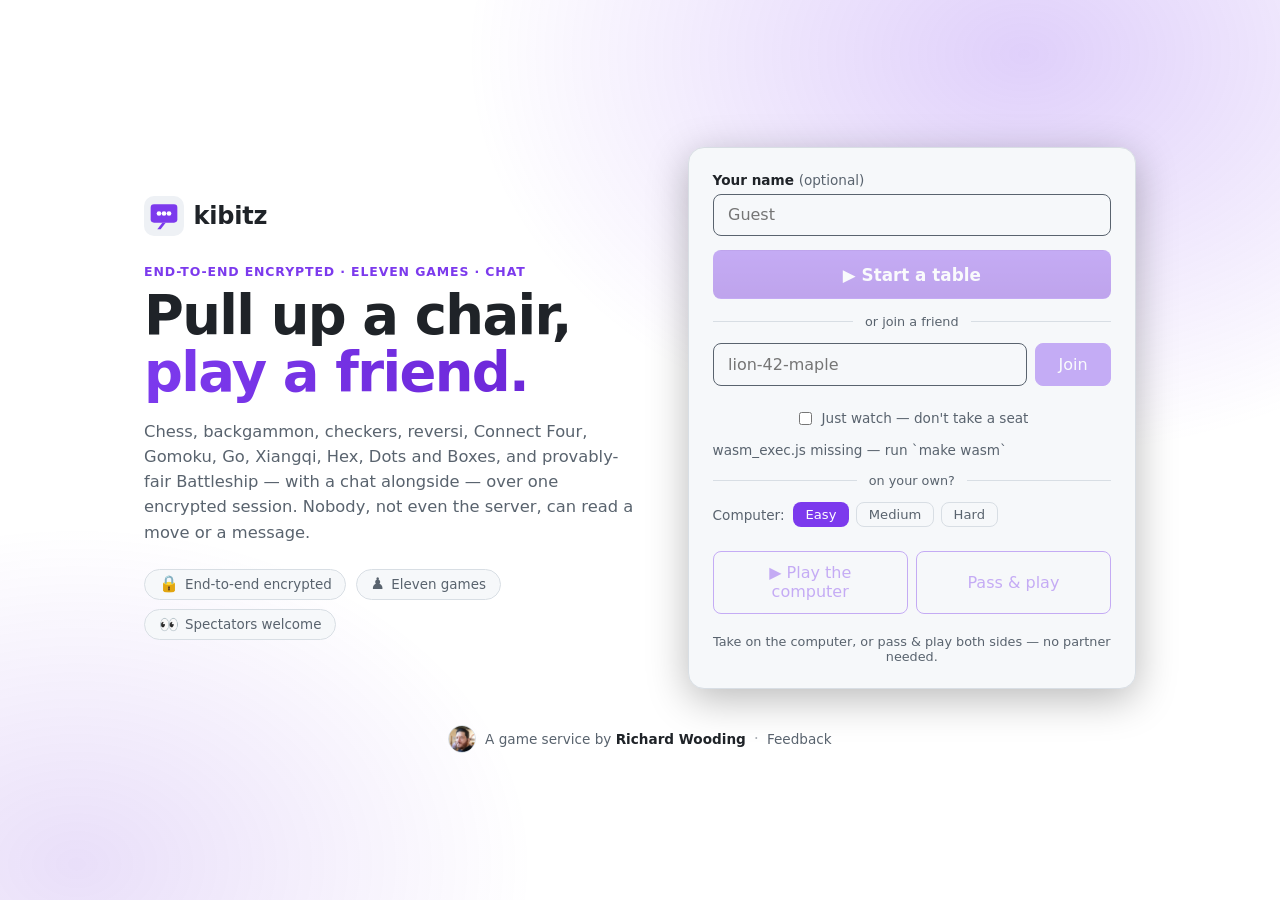
==== commit 58e32f48: "web: update landing copy to all eleven games The tagline, meta description, og/twitter descriptions," ====
--- a/web/src/index.html
+++ b/web/src/index.html
@@ -4,7 +4,7 @@
   <meta charset="utf-8">
   <meta name="viewport" content="width=device-width, initial-scale=1">
   <title>kibitz</title>
-  <meta name="description" content="Play a friend end to end — chess, backgammon, checkers, reversi, Connect Four, and provably-fair Battleship, with chat, over one encrypted session paired by a code phrase through a relay that can't read a thing.">
+  <meta name="description" content="Play a friend end to end — chess, backgammon, checkers, reversi, Connect Four, Gomoku, Go, Xiangqi, Hex, Dots and Boxes, and provably-fair Battleship, with chat, over one encrypted session paired by a code phrase through a relay that can't read a thing.">
   <meta name="theme-color" content="#0d1117">
   <link rel="icon" href="data:image/svg+xml,%3Csvg xmlns='http://www.w3.org/2000/svg' viewBox='0 0 24 24'%3E%3Crect width='24' height='24' rx='5' fill='%230b0a10'/%3E%3Crect x='4' y='5' width='16' height='11' rx='2' fill='%234c1d95'/%3E%3Cpath d='M8 20l3-4h2l-3 4z' fill='%234c1d95'/%3E%3Ccircle cx='9' cy='10.5' r='1.4' fill='%23edeaf4'/%3E%3Ccircle cx='12' cy='10.5' r='1.4' fill='%23edeaf4'/%3E%3Ccircle cx='15' cy='10.5' r='1.4' fill='%23edeaf4'/%3E%3C/svg%3E">
 
@@ -21,14 +21,14 @@
   <meta property="og:site_name" content="kibitz">
   <meta property="og:url" content="https://kibitz-play.fly.dev/">
   <meta property="og:title" content="kibitz — play a friend, end-to-end encrypted">
-  <meta property="og:description" content="Six games and chat over one end-to-end-encrypted session, paired with a code phrase through a relay that can't read a thing. Chess, backgammon, checkers, reversi, Connect Four, and provably-fair Battleship.">
+  <meta property="og:description" content="Eleven games and chat over one end-to-end-encrypted session, paired with a code phrase through a relay that can't read a thing. Chess, backgammon, checkers, reversi, Connect Four, Gomoku, Go, Xiangqi, Hex, Dots and Boxes, and provably-fair Battleship.">
   <meta property="og:image" content="https://kibitz-play.fly.dev/og.png">
   <meta property="og:image:width" content="1200">
   <meta property="og:image:height" content="630">
   <meta property="og:image:alt" content="kibitz — play a friend, end-to-end encrypted">
   <meta name="twitter:card" content="summary_large_image">
   <meta name="twitter:title" content="kibitz — play a friend, end-to-end encrypted">
-  <meta name="twitter:description" content="Six games and chat over one end-to-end-encrypted session, paired by a code phrase through a blind relay.">
+  <meta name="twitter:description" content="Eleven games and chat over one end-to-end-encrypted session, paired by a code phrase through a blind relay.">
   <meta name="twitter:image" content="https://kibitz-play.fly.dev/og.png">
 
   <link rel="stylesheet" href="style.css">
@@ -50,12 +50,12 @@
           </svg>
           <span class="brand-name">kibitz</span>
         </span>
-        <p class="eyebrow">end-to-end encrypted · six games · chat</p>
+        <p class="eyebrow">end-to-end encrypted · eleven games · chat</p>
         <h1>Pull up a chair,<br><span class="grad">play a friend.</span></h1>
-        <p class="tagline" id="home-tagline">Chess, backgammon, checkers, reversi, Connect Four, and provably-fair Battleship — with a chat alongside — over one encrypted session. Nobody, not even the server, can read a move or a message.</p>
+        <p class="tagline" id="home-tagline">Chess, backgammon, checkers, reversi, Connect Four, Gomoku, Go, Xiangqi, Hex, Dots and Boxes, and provably-fair Battleship — with a chat alongside — over one encrypted session. Nobody, not even the server, can read a move or a message.</p>
         <ul class="trust" aria-label="What you get">
           <li><span class="trust-ico">🔒</span> End-to-end encrypted</li>
-          <li><span class="trust-ico">♟</span> Six games</li>
+          <li><span class="trust-ico">♟</span> Eleven games</li>
           <li><span class="trust-ico">👀</span> Spectators welcome</li>
         </ul>
       </div>
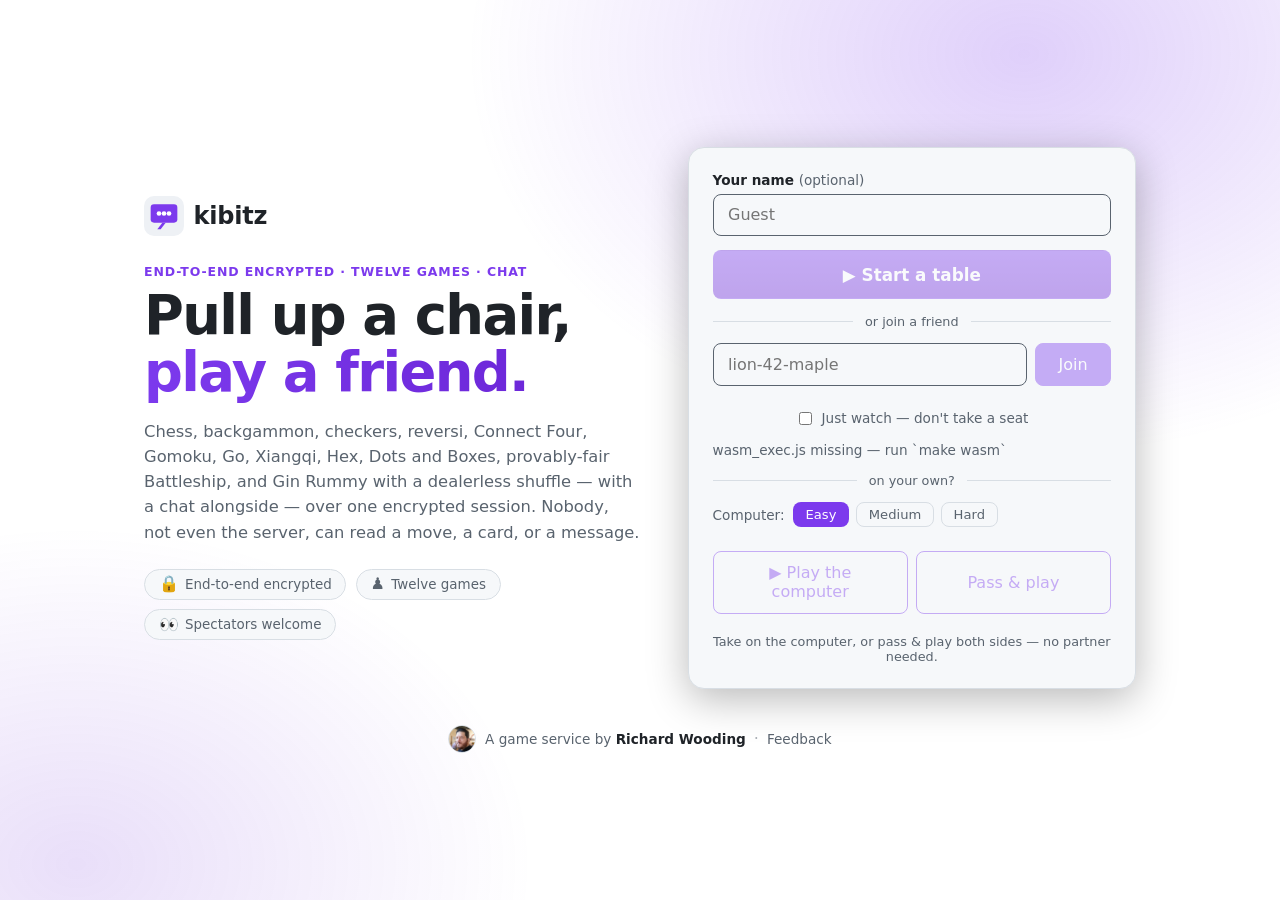
==== commit 3aca32e8: "web: update landing copy to twelve games (add Gin Rummy) Tagline, meta/og/twitter descriptions, eyeb" ====
--- a/web/src/index.html
+++ b/web/src/index.html
@@ -4,7 +4,7 @@
   <meta charset="utf-8">
   <meta name="viewport" content="width=device-width, initial-scale=1">
   <title>kibitz</title>
-  <meta name="description" content="Play a friend end to end — chess, backgammon, checkers, reversi, Connect Four, Gomoku, Go, Xiangqi, Hex, Dots and Boxes, and provably-fair Battleship, with chat, over one encrypted session paired by a code phrase through a relay that can't read a thing.">
+  <meta name="description" content="Play a friend end to end — chess, backgammon, checkers, reversi, Connect Four, Gomoku, Go, Xiangqi, Hex, Dots and Boxes, provably-fair Battleship, and Gin Rummy dealt with a dealerless shuffle, with chat, over one encrypted session paired by a code phrase through a relay that can't read a thing.">
   <meta name="theme-color" content="#0d1117">
   <link rel="icon" href="data:image/svg+xml,%3Csvg xmlns='http://www.w3.org/2000/svg' viewBox='0 0 24 24'%3E%3Crect width='24' height='24' rx='5' fill='%230b0a10'/%3E%3Crect x='4' y='5' width='16' height='11' rx='2' fill='%234c1d95'/%3E%3Cpath d='M8 20l3-4h2l-3 4z' fill='%234c1d95'/%3E%3Ccircle cx='9' cy='10.5' r='1.4' fill='%23edeaf4'/%3E%3Ccircle cx='12' cy='10.5' r='1.4' fill='%23edeaf4'/%3E%3Ccircle cx='15' cy='10.5' r='1.4' fill='%23edeaf4'/%3E%3C/svg%3E">
 
@@ -21,14 +21,14 @@
   <meta property="og:site_name" content="kibitz">
   <meta property="og:url" content="https://kibitz-play.fly.dev/">
   <meta property="og:title" content="kibitz — play a friend, end-to-end encrypted">
-  <meta property="og:description" content="Eleven games and chat over one end-to-end-encrypted session, paired with a code phrase through a relay that can't read a thing. Chess, backgammon, checkers, reversi, Connect Four, Gomoku, Go, Xiangqi, Hex, Dots and Boxes, and provably-fair Battleship.">
+  <meta property="og:description" content="Twelve games and chat over one end-to-end-encrypted session, paired with a code phrase through a relay that can't read a thing. Chess, backgammon, checkers, reversi, Connect Four, Gomoku, Go, Xiangqi, Hex, Dots and Boxes, provably-fair Battleship, and Gin Rummy with a dealerless shuffle.">
   <meta property="og:image" content="https://kibitz-play.fly.dev/og.png">
   <meta property="og:image:width" content="1200">
   <meta property="og:image:height" content="630">
   <meta property="og:image:alt" content="kibitz — play a friend, end-to-end encrypted">
   <meta name="twitter:card" content="summary_large_image">
   <meta name="twitter:title" content="kibitz — play a friend, end-to-end encrypted">
-  <meta name="twitter:description" content="Eleven games and chat over one end-to-end-encrypted session, paired by a code phrase through a blind relay.">
+  <meta name="twitter:description" content="Twelve games and chat over one end-to-end-encrypted session, paired by a code phrase through a blind relay.">
   <meta name="twitter:image" content="https://kibitz-play.fly.dev/og.png">
 
   <link rel="stylesheet" href="style.css">
@@ -50,12 +50,12 @@
           </svg>
           <span class="brand-name">kibitz</span>
         </span>
-        <p class="eyebrow">end-to-end encrypted · eleven games · chat</p>
+        <p class="eyebrow">end-to-end encrypted · twelve games · chat</p>
         <h1>Pull up a chair,<br><span class="grad">play a friend.</span></h1>
-        <p class="tagline" id="home-tagline">Chess, backgammon, checkers, reversi, Connect Four, Gomoku, Go, Xiangqi, Hex, Dots and Boxes, and provably-fair Battleship — with a chat alongside — over one encrypted session. Nobody, not even the server, can read a move or a message.</p>
+        <p class="tagline" id="home-tagline">Chess, backgammon, checkers, reversi, Connect Four, Gomoku, Go, Xiangqi, Hex, Dots and Boxes, provably-fair Battleship, and Gin Rummy with a dealerless shuffle — with a chat alongside — over one encrypted session. Nobody, not even the server, can read a move, a card, or a message.</p>
         <ul class="trust" aria-label="What you get">
           <li><span class="trust-ico">🔒</span> End-to-end encrypted</li>
-          <li><span class="trust-ico">♟</span> Eleven games</li>
+          <li><span class="trust-ico">♟</span> Twelve games</li>
           <li><span class="trust-ico">👀</span> Spectators welcome</li>
         </ul>
       </div>
@@ -164,6 +164,12 @@
         <div id="game-pane" class="hidden">
           <button id="btn-back" class="ghost back">← All games</button>
           <div id="win-banner" class="win-banner"></div>
+          <!-- Shared takeback controls: app.js shows these for the active game
+               based on its canTakeback / takebackBy state (deterministic games). -->
+          <div id="takeback-bar" class="game-actions">
+            <button id="btn-takeback" class="ghost hidden">↶ Take back</button>
+            <button id="btn-accept-takeback" class="ghost hidden">Accept takeback</button>
+          </div>
 
           <div id="game-chess" class="hidden">
             <div id="status-line" class="status"></div>
@@ -304,6 +310,15 @@
             </div>
             <div class="moves-head"><span>Shots</span></div>
             <ol id="bs-moves" class="move-list"></ol>
+          </div>
+
+          <div id="game-gin" class="hidden">
+            <div id="gin-status" class="status"></div>
+            <div id="gin-scores" class="gin-scores"></div>
+            <div id="gin-board" class="gin-board"></div>
+            <div class="game-actions">
+              <button id="gin-resign" class="ghost hidden">Resign</button>
+            </div>
           </div>
         </div>
       </section>
@@ -346,6 +361,7 @@
   <script src="dotsboard.js"></script>
   <script src="weiqiboard.js"></script>
   <script src="xiangqiboard.js"></script>
+  <script src="ginboard.js"></script>
   <script src="checkersboard.js"></script>
   <script src="reversiboard.js"></script>
   <script src="bsboard.js"></script>
--- a/web/src/style.css
+++ b/web/src/style.css
@@ -42,6 +42,7 @@
 .dots-board, .dots-edge,
 .go-board, .go-cell,
 .xq-board, .xq-cell,
+.gin-board, .gin-card,
 .bs-board, .bs-cell,
 .game-card, .picker-card {
   touch-action: manipulation;
@@ -782,6 +783,44 @@
 .xq-piece.red { color: #b21f1f; border-color: #b21f1f; }
 .xq-piece.black { color: #16161c; border-color: #16161c; }
 
+/* gin rummy — playing cards */
+.gin-scores { text-align: center; color: var(--muted); font-size: 0.85rem; margin: 0.15rem 0 0.6rem; }
+.gin-board { display: flex; flex-direction: column; gap: 0.8rem; align-items: stretch; }
+.gin-opp { text-align: center; color: var(--muted); font-size: 0.85rem; }
+.gin-piles { display: flex; gap: 1.2rem; justify-content: center; }
+.gin-pile { display: flex; flex-direction: column; align-items: center; gap: 0.3rem; }
+.gin-pilelabel { font-size: 0.7rem; color: var(--muted); text-transform: uppercase; letter-spacing: 0.04em; }
+.gin-cards { display: flex; flex-wrap: wrap; gap: 4px; justify-content: center; }
+.gin-controls { display: flex; gap: 0.5rem; align-items: center; justify-content: center; flex-wrap: wrap; margin-top: 0.2rem; }
+.gin-note { color: var(--muted); font-size: 0.85rem; text-align: center; }
+.gin-btn { padding: 0.45rem 0.9rem; border-radius: 0.5rem; border: 1px solid var(--border); background: var(--panel-2); color: var(--fg); cursor: pointer; font-size: 0.9rem; }
+.gin-btn:disabled { opacity: 0.45; cursor: default; }
+.gin-btn:not(:disabled):hover { border-color: var(--accent); color: var(--accent); }
+.gin-card {
+  width: clamp(1.9rem, 8vw, 2.4rem);
+  aspect-ratio: 5 / 7;
+  border-radius: 0.35rem;
+  background: #f7f5ef;
+  color: #16161c;
+  border: 1px solid rgba(0, 0, 0, 0.35);
+  display: flex; flex-direction: column; align-items: center; justify-content: center;
+  font-family: ui-monospace, SFMono-Regular, Menlo, monospace;
+  box-shadow: 0 1px 2px rgba(0, 0, 0, 0.35);
+  cursor: default;
+}
+.gin-card.red { color: #c0392b; }
+.gin-card.selected { outline: 3px solid var(--accent); outline-offset: -1px; transform: translateY(-5px); cursor: pointer; }
+.gin-hand .gin-card { cursor: pointer; }
+.gin-card.back {
+  color: transparent; border-color: transparent;
+  background: repeating-linear-gradient(45deg, #6d5be0, #6d5be0 4px, #4a3cc0 4px, #4a3cc0 8px);
+}
+.gin-rank { font-size: 1rem; font-weight: 700; line-height: 1.05; }
+.gin-suit { font-size: 1.05rem; line-height: 1; }
+.gin-verify { font-size: 0.85rem; text-align: center; margin-top: 0.4rem; }
+.gin-verify.ok { color: #3fb950; }
+.gin-verify.muted { color: var(--muted); }
+
 /* battleship — stack the two grids so each keeps full width (side-by-side
    flex items with a percentage width collapse to nothing). Default stretch
    sizes each row item to the pane width; the gridwrap caps itself at 25rem. */
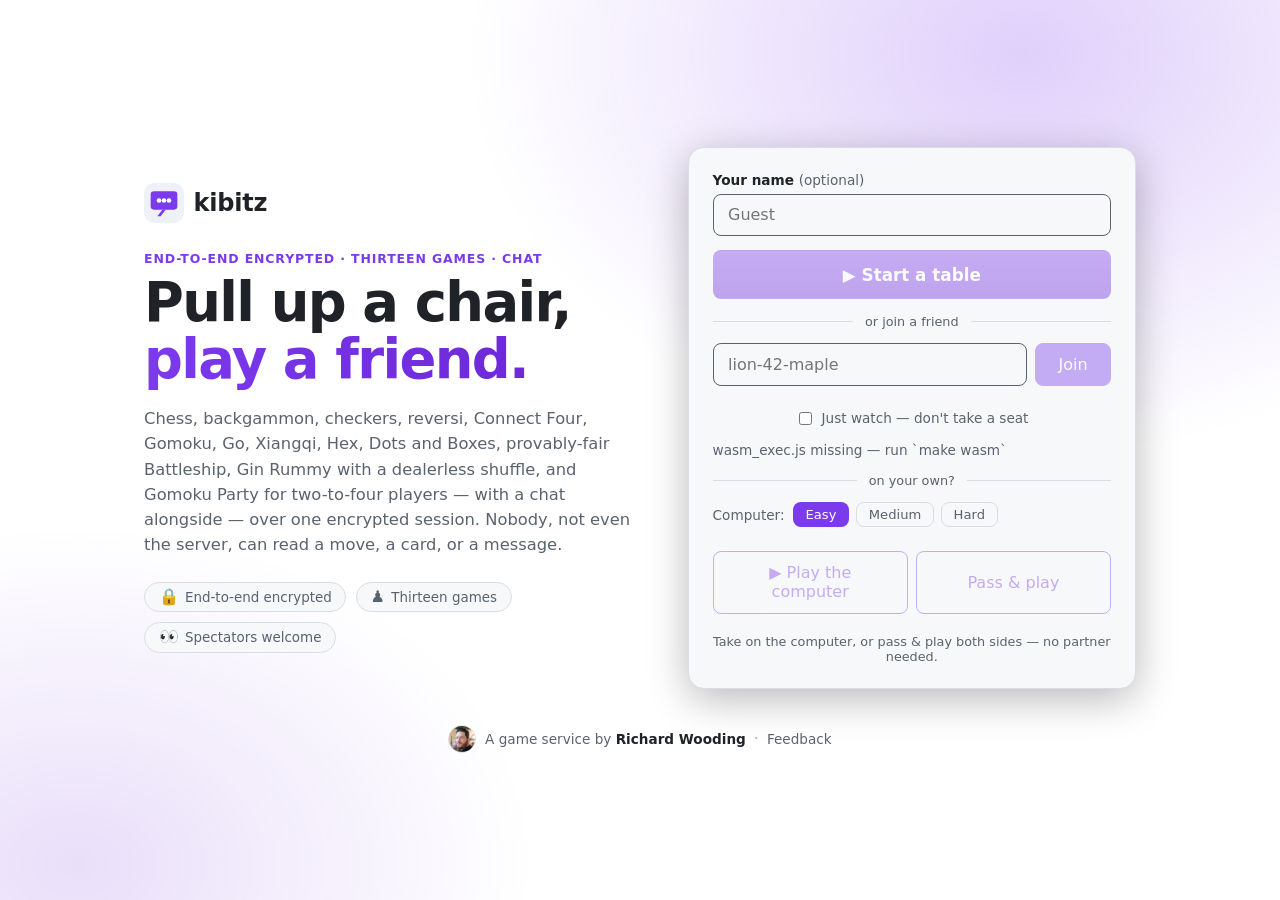
==== commit 2c082b63: "gomokup: first >2-player game — Gomoku Party (2–4 players) The thirteenth game and kibitz's first mu" ====
--- a/web/src/index.html
+++ b/web/src/index.html
@@ -21,14 +21,14 @@
   <meta property="og:site_name" content="kibitz">
   <meta property="og:url" content="https://kibitz-play.fly.dev/">
   <meta property="og:title" content="kibitz — play a friend, end-to-end encrypted">
-  <meta property="og:description" content="Twelve games and chat over one end-to-end-encrypted session, paired with a code phrase through a relay that can't read a thing. Chess, backgammon, checkers, reversi, Connect Four, Gomoku, Go, Xiangqi, Hex, Dots and Boxes, provably-fair Battleship, and Gin Rummy with a dealerless shuffle.">
+  <meta property="og:description" content="Thirteen games and chat over one end-to-end-encrypted session, paired with a code phrase through a relay that can't read a thing. Chess, backgammon, checkers, reversi, Connect Four, Gomoku, Go, Xiangqi, Hex, Dots and Boxes, provably-fair Battleship, Gin Rummy with a dealerless shuffle, and Gomoku Party for 2–4 players.">
   <meta property="og:image" content="https://kibitz-play.fly.dev/og.png">
   <meta property="og:image:width" content="1200">
   <meta property="og:image:height" content="630">
   <meta property="og:image:alt" content="kibitz — play a friend, end-to-end encrypted">
   <meta name="twitter:card" content="summary_large_image">
   <meta name="twitter:title" content="kibitz — play a friend, end-to-end encrypted">
-  <meta name="twitter:description" content="Twelve games and chat over one end-to-end-encrypted session, paired by a code phrase through a blind relay.">
+  <meta name="twitter:description" content="Thirteen games and chat over one end-to-end-encrypted session, paired by a code phrase through a blind relay.">
   <meta name="twitter:image" content="https://kibitz-play.fly.dev/og.png">
 
   <link rel="stylesheet" href="style.css">
@@ -50,12 +50,12 @@
           </svg>
           <span class="brand-name">kibitz</span>
         </span>
-        <p class="eyebrow">end-to-end encrypted · twelve games · chat</p>
+        <p class="eyebrow">end-to-end encrypted · thirteen games · chat</p>
         <h1>Pull up a chair,<br><span class="grad">play a friend.</span></h1>
-        <p class="tagline" id="home-tagline">Chess, backgammon, checkers, reversi, Connect Four, Gomoku, Go, Xiangqi, Hex, Dots and Boxes, provably-fair Battleship, and Gin Rummy with a dealerless shuffle — with a chat alongside — over one encrypted session. Nobody, not even the server, can read a move, a card, or a message.</p>
+        <p class="tagline" id="home-tagline">Chess, backgammon, checkers, reversi, Connect Four, Gomoku, Go, Xiangqi, Hex, Dots and Boxes, provably-fair Battleship, Gin Rummy with a dealerless shuffle, and Gomoku Party for two-to-four players — with a chat alongside — over one encrypted session. Nobody, not even the server, can read a move, a card, or a message.</p>
         <ul class="trust" aria-label="What you get">
           <li><span class="trust-ico">🔒</span> End-to-end encrypted</li>
-          <li><span class="trust-ico">♟</span> Twelve games</li>
+          <li><span class="trust-ico">♟</span> Thirteen games</li>
           <li><span class="trust-ico">👀</span> Spectators welcome</li>
         </ul>
       </div>
@@ -214,6 +214,17 @@
             </div>
             <div class="moves-head"><span>Moves</span></div>
             <ol id="gomoku-moves" class="move-list"></ol>
+          </div>
+
+          <div id="game-gomokup" class="hidden">
+            <div id="gomokup-status" class="status"></div>
+            <div id="gomokup-players" class="gp-players"></div>
+            <div id="gomokup-board" class="gp-board"></div>
+            <div class="game-actions">
+              <button id="gomokup-resign" class="ghost">Resign</button>
+            </div>
+            <div class="moves-head"><span>Moves</span></div>
+            <ol id="gomokup-moves" class="move-list"></ol>
           </div>
 
           <div id="game-hex" class="hidden">
@@ -357,6 +368,7 @@
   <script src="bgboard.js"></script>
   <script src="c4board.js"></script>
   <script src="gomokuboard.js"></script>
+  <script src="gomokupboard.js"></script>
   <script src="hexboard.js"></script>
   <script src="dotsboard.js"></script>
   <script src="weiqiboard.js"></script>
--- a/web/src/style.css
+++ b/web/src/style.css
@@ -38,6 +38,7 @@
 .ck-board, .ck-cell,
 .rv-board, .rv-cell,
 .gm-board, .gm-cell,
+.gp-board, .gp-cell,
 .hx-board, .hx-cell,
 .dots-board, .dots-edge,
 .go-board, .go-cell,
@@ -47,7 +48,7 @@
 .game-card, .picker-card {
   touch-action: manipulation;
 }
-.board, .bg-board, .c4-board, .ck-board, .rv-board, .gm-board,
+.board, .bg-board, .c4-board, .ck-board, .rv-board, .gm-board, .gp-board,
 .hx-board, .dots-board, .go-board, .xq-board, .bs-board {
   -webkit-user-select: none;
   user-select: none;
@@ -647,6 +648,69 @@
 .gm-stone.black { background: radial-gradient(circle at 35% 30%, #565660, #16161c 72%); }
 .gm-stone.white { background: radial-gradient(circle at 35% 30%, #ffffff, #d6d2c6 78%); }
 
+/* gomoku party — a 19×19 board shared by 2–4 colored players */
+.gp-board {
+  display: grid;
+  grid-template-columns: repeat(19, 1fr);
+  gap: 1px;
+  width: min(100%, 34rem);
+  aspect-ratio: 1;
+  background: #b07a3c;
+  padding: 5px;
+  border-radius: 0.4rem;
+  margin: 0 auto;
+}
+.gp-cell {
+  all: unset;
+  position: relative;
+  display: grid;
+  place-items: center;
+  background: #d9a441;
+  aspect-ratio: 1;
+}
+.gp-cell.open { cursor: pointer; }
+.gp-cell.open:hover::after {
+  content: "";
+  width: 64%; height: 64%;
+  border-radius: 50%;
+  background: rgba(0, 0, 0, 0.16);
+}
+.gp-cell.last { outline: 2px solid #f6f078; outline-offset: -1px; z-index: 1; }
+.gp-cell.win { background: #f0c93c; }
+.gp-stone {
+  width: 84%; height: 84%;
+  border-radius: 50%;
+  border: 1px solid rgba(0, 0, 0, 0.4);
+  box-sizing: border-box;
+  box-shadow: inset -1px -1px 2px rgba(0, 0, 0, 0.35), inset 1px 1px 2px rgba(255, 255, 255, 0.35);
+}
+.gp-players {
+  display: flex;
+  flex-wrap: wrap;
+  gap: 0.4rem 0.9rem;
+  margin: 0.3rem 0 0.6rem;
+}
+.gp-player {
+  display: inline-flex;
+  align-items: center;
+  gap: 0.35rem;
+  padding: 0.15rem 0.5rem;
+  border-radius: 999px;
+  border: 1px solid transparent;
+  font-size: 0.9rem;
+}
+.gp-player.on-turn {
+  border-color: var(--accent, #7c5cff);
+  background: color-mix(in srgb, var(--accent, #7c5cff) 16%, transparent);
+}
+.gp-player.gone { opacity: 0.45; text-decoration: line-through; }
+.gp-dot {
+  width: 0.8rem; height: 0.8rem;
+  border-radius: 50%;
+  border: 1px solid rgba(0, 0, 0, 0.4);
+  flex: none;
+}
+
 /* hex — an 11×11 rhombus of hexagons; each row is sheared right by half a cell */
 .hx-board {
   --hx-cell: clamp(1.1rem, 5.4vw, 2rem);
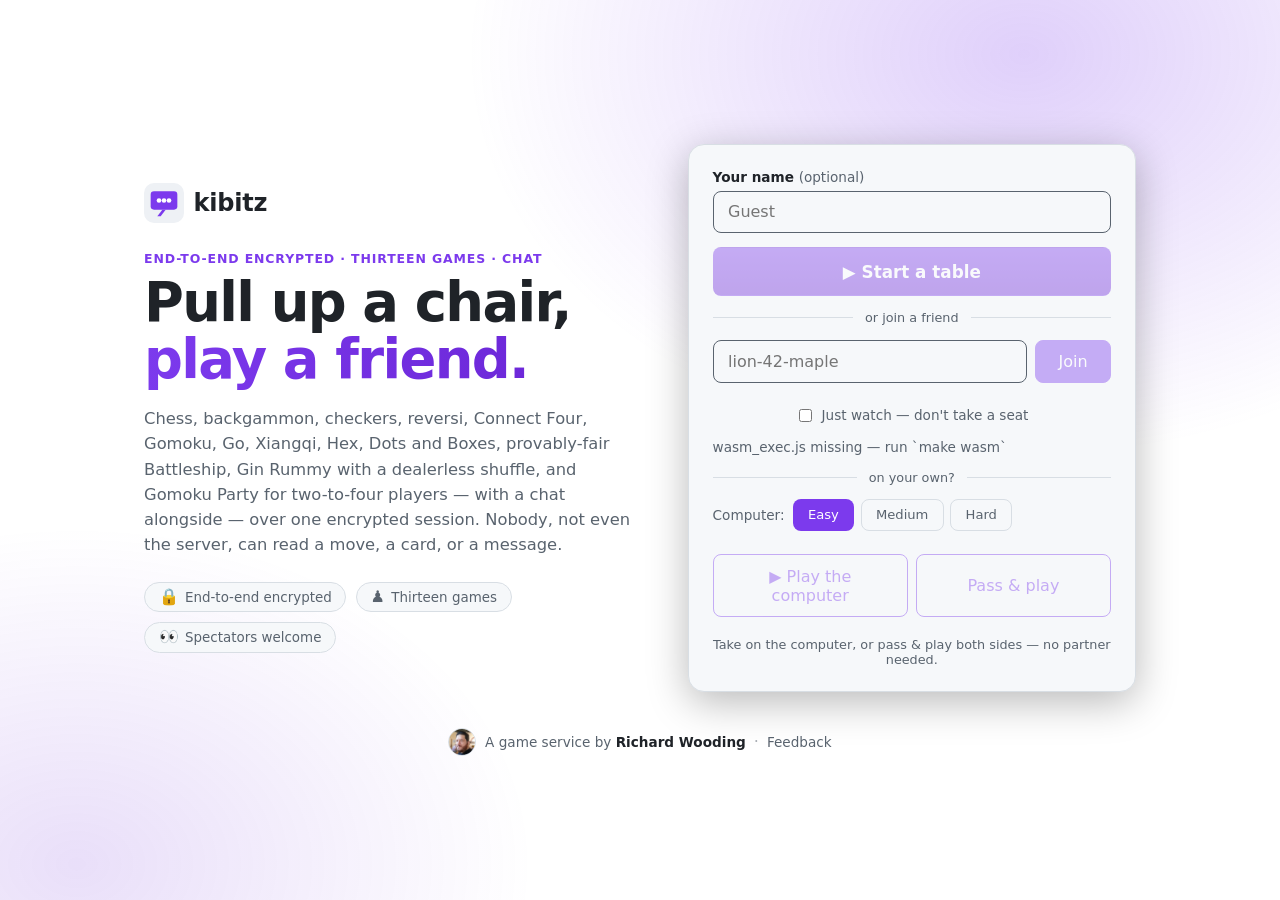
==== commit c3cd4860: "web: accessibility pass — keyboard-openable games, live-region status, focus rings An audit found th" ====
--- a/web/src/index.html
+++ b/web/src/index.html
@@ -73,12 +73,12 @@
         <button id="btn-create" disabled>▶ Start a table</button>
         <div id="join-divider" class="or-divider"><span>or join a friend</span></div>
         <div class="join-row">
-          <input id="join-phrase" type="text" placeholder="lion-42-maple"
+          <input id="join-phrase" type="text" placeholder="lion-42-maple" aria-label="Code phrase to join"
                  autocomplete="off" autocapitalize="none" spellcheck="false" disabled>
           <button id="btn-join" disabled>Join</button>
         </div>
         <label class="watch-toggle"><input type="checkbox" id="watch-toggle"> Just watch — don't take a seat</label>
-        <p class="note" id="home-status">loading core…</p>
+        <p class="note" id="home-status" role="status" aria-live="polite">loading core…</p>
         <div id="solo-divider" class="or-divider"><span>on your own?</span></div>
         <div class="difficulty" role="group" aria-label="Computer difficulty">
           <span class="difficulty-label">Computer:</span>
@@ -118,7 +118,7 @@
         <div class="lobby-share">
           <div class="phrase" id="lobby-phrase"></div>
           <div class="share-row">
-            <input id="lobby-url" type="text" readonly>
+            <input id="lobby-url" type="text" readonly aria-label="Table link">
             <button id="btn-copy">Copy play link</button>
           </div>
           <div class="share-row">
@@ -146,24 +146,25 @@
   </main>
 
   <!-- table: games + chat -->
-  <main id="view-table" class="view hidden">
+  <main id="view-table" class="view hidden" aria-label="Game table">
+    <h1 class="sr-only">Game table</h1>
     <div class="table-grid">
       <section class="board-pane">
         <div class="board-pane-head">
           <button id="btn-leave" class="ghost back">← Leave</button>
           <span id="solo-banner" class="solo-banner">Solo practice · you play both sides</span>
-          <span id="watching" class="watching hidden" title="Spectators watching this table"></span>
+          <span id="watching" class="watching hidden" title="Spectators watching this table" role="status" aria-live="polite"></span>
           <button id="btn-notify" class="icon-btn hidden" title="Notify me when it's my turn" aria-label="Enable turn notifications">🔔</button>
-          <button id="btn-mute" class="icon-btn" title="Mute sound" aria-label="Mute sound">🔊</button>
+          <button id="btn-mute" class="icon-btn" title="Mute sound" aria-label="Mute sound" aria-pressed="false">🔊</button>
         </div>
 
         <!-- picker: one card per available game -->
-        <div id="game-picker" class="game-picker"></div>
+        <div id="game-picker" class="game-picker" tabindex="-1"></div>
 
         <!-- open game pane -->
-        <div id="game-pane" class="hidden">
+        <div id="game-pane" class="hidden" tabindex="-1">
           <button id="btn-back" class="ghost back">← All games</button>
-          <div id="win-banner" class="win-banner"></div>
+          <div id="win-banner" class="win-banner" role="status" aria-live="polite"></div>
           <!-- Shared takeback controls: app.js shows these for the active game
                based on its canTakeback / takebackBy state (deterministic games). -->
           <div id="takeback-bar" class="game-actions">
@@ -172,7 +173,7 @@
           </div>
 
           <div id="game-chess" class="hidden">
-            <div id="status-line" class="status"></div>
+            <div id="status-line" class="status" role="status" aria-live="polite"></div>
             <div id="board" class="board"></div>
             <div class="game-actions">
               <button id="btn-resign" class="ghost">Resign</button>
@@ -184,7 +185,7 @@
           </div>
 
           <div id="game-bg" class="hidden">
-            <div id="bg-status" class="status"></div>
+            <div id="bg-status" class="status" role="status" aria-live="polite"></div>
             <div id="bg-board" class="bg-board"></div>
             <div class="game-actions">
               <button id="bg-roll">Roll</button>
@@ -197,7 +198,7 @@
           </div>
 
           <div id="game-c4" class="hidden">
-            <div id="c4-status" class="status"></div>
+            <div id="c4-status" class="status" role="status" aria-live="polite"></div>
             <div id="c4-board" class="c4-board"></div>
             <div class="game-actions">
               <button id="c4-resign" class="ghost">Resign</button>
@@ -207,7 +208,7 @@
           </div>
 
           <div id="game-gomoku" class="hidden">
-            <div id="gomoku-status" class="status"></div>
+            <div id="gomoku-status" class="status" role="status" aria-live="polite"></div>
             <div id="gomoku-board" class="gm-board"></div>
             <div class="game-actions">
               <button id="gomoku-resign" class="ghost">Resign</button>
@@ -217,8 +218,9 @@
           </div>
 
           <div id="game-gomokup" class="hidden">
-            <div id="gomokup-status" class="status"></div>
+            <div id="gomokup-status" class="status" role="status" aria-live="polite"></div>
             <div id="gomokup-players" class="gp-players"></div>
+            <div id="gomokup-lobby" class="gp-lobby hidden"></div>
             <div id="gomokup-board" class="gp-board"></div>
             <div class="game-actions">
               <button id="gomokup-resign" class="ghost">Resign</button>
@@ -228,7 +230,7 @@
           </div>
 
           <div id="game-hex" class="hidden">
-            <div id="hex-status" class="status"></div>
+            <div id="hex-status" class="status" role="status" aria-live="polite"></div>
             <div id="hex-board" class="hx-board"></div>
             <div class="game-actions">
               <button id="hex-resign" class="ghost">Resign</button>
@@ -238,7 +240,7 @@
           </div>
 
           <div id="game-dots" class="hidden">
-            <div id="dots-status" class="status"></div>
+            <div id="dots-status" class="status" role="status" aria-live="polite"></div>
             <div id="dots-board" class="dots-board"></div>
             <div class="game-actions">
               <button id="dots-resign" class="ghost">Resign</button>
@@ -248,7 +250,7 @@
           </div>
 
           <div id="game-weiqi" class="hidden">
-            <div id="weiqi-status" class="status"></div>
+            <div id="weiqi-status" class="status" role="status" aria-live="polite"></div>
             <div id="weiqi-board" class="go-board"></div>
             <div class="game-actions">
               <button id="weiqi-pass" class="ghost">Pass</button>
@@ -259,7 +261,7 @@
           </div>
 
           <div id="game-xiangqi" class="hidden">
-            <div id="xiangqi-status" class="status"></div>
+            <div id="xiangqi-status" class="status" role="status" aria-live="polite"></div>
             <div id="xiangqi-board" class="xq-board"></div>
             <div class="game-actions">
               <button id="xiangqi-resign" class="ghost">Resign</button>
@@ -269,7 +271,7 @@
           </div>
 
           <div id="game-checkers" class="hidden">
-            <div id="checkers-status" class="status"></div>
+            <div id="checkers-status" class="status" role="status" aria-live="polite"></div>
             <div id="checkers-board" class="ck-board"></div>
             <div class="game-actions">
               <button id="checkers-resign" class="ghost">Resign</button>
@@ -281,7 +283,7 @@
           </div>
 
           <div id="game-reversi" class="hidden">
-            <div id="reversi-status" class="status"></div>
+            <div id="reversi-status" class="status" role="status" aria-live="polite"></div>
             <div id="reversi-board" class="rv-board"></div>
             <div class="game-actions">
               <button id="reversi-resign" class="ghost">Resign</button>
@@ -291,7 +293,7 @@
           </div>
 
           <div id="game-bs" class="hidden">
-            <div id="bs-status" class="status"></div>
+            <div id="bs-status" class="status" role="status" aria-live="polite"></div>
 
             <div id="bs-placing" class="hidden">
               <div id="bs-ships" class="bs-ships"></div>
@@ -324,7 +326,7 @@
           </div>
 
           <div id="game-gin" class="hidden">
-            <div id="gin-status" class="status"></div>
+            <div id="gin-status" class="status" role="status" aria-live="polite"></div>
             <div id="gin-scores" class="gin-scores"></div>
             <div id="gin-board" class="gin-board"></div>
             <div class="game-actions">
@@ -333,11 +335,11 @@
           </div>
         </div>
       </section>
-      <aside class="side-pane">
+      <aside class="side-pane" aria-label="Chat and players">
         <div id="members" class="members"></div>
         <div id="chat-log" class="chat-log"></div>
         <form id="chat-form">
-          <input id="chat-input" type="text" placeholder="say something…" autocomplete="off" maxlength="4000">
+          <input id="chat-input" type="text" placeholder="say something…" aria-label="Chat message" autocomplete="off" maxlength="4000">
         </form>
       </aside>
     </div>
@@ -355,7 +357,7 @@
     </footer>
   </main>
 
-  <div id="toast" class="toast hidden"></div>
+  <div id="toast" class="toast hidden" role="alert" aria-live="assertive"></div>
   <div id="reconnect-banner" class="reconnect-banner hidden" role="status" aria-live="polite">
     <span class="reconnect-dot"></span>Reconnecting…
   </div>
--- a/web/src/style.css
+++ b/web/src/style.css
@@ -54,6 +54,36 @@
   user-select: none;
 }
 
+/* Accessibility: a visible keyboard-focus ring. Board cells, .diff-btn and gin
+   cards use `all: unset`, which strips the UA outline, so re-add it explicitly.
+   Board cells get an inset high-contrast ring so it shows on small squares. */
+:focus-visible {
+  outline: 2px solid var(--accent, #7c5cff);
+  outline-offset: 2px;
+}
+.board :focus-visible, .bg-board :focus-visible, .c4-board :focus-visible,
+.ck-board :focus-visible, .rv-board :focus-visible, .gm-board :focus-visible,
+.gp-board :focus-visible, .hx-board :focus-visible, .dots-board :focus-visible,
+.go-board :focus-visible, .xq-board :focus-visible, .bs-board :focus-visible,
+.gin-board :focus-visible, .diff-btn:focus-visible {
+  outline: 3px solid #f6f078;
+  outline-offset: -2px;
+  z-index: 3;
+}
+
+/* Screen-reader-only: present to assistive tech, invisible on screen. */
+.sr-only {
+  position: absolute;
+  width: 1px;
+  height: 1px;
+  padding: 0;
+  margin: -1px;
+  overflow: hidden;
+  clip: rect(0 0 0 0);
+  white-space: nowrap;
+  border: 0;
+}
+
 body {
   margin: 0;
   font-family: ui-sans-serif, system-ui, sans-serif;
@@ -231,7 +261,7 @@
 .diff-btn {
   all: unset;
   cursor: pointer;
-  padding: 0.25rem 0.75rem;
+  padding: 0.45rem 0.9rem;
   border: 1px solid var(--border);
   border-radius: 0.5rem;
   font-size: 0.82rem;
@@ -710,6 +740,41 @@
   border: 1px solid rgba(0, 0, 0, 0.4);
   flex: none;
 }
+.gp-player.gp-empty {
+  opacity: 0.55;
+  border: 1px dashed var(--border, #333);
+  font-style: italic;
+}
+/* gomoku party lobby: take-a-seat controls */
+.gp-lobby {
+  display: flex;
+  flex-wrap: wrap;
+  align-items: center;
+  gap: 0.6rem;
+  padding: 1rem;
+  margin: 0.4rem 0;
+  border: 1px solid var(--border, #333);
+  border-radius: 12px;
+  background: var(--panel-2, #16161c);
+}
+.gp-lobby-btn {
+  padding: 0.5rem 1rem;
+  border-radius: 8px;
+  border: 1px solid var(--border, #333);
+  background: var(--panel, #1c1c24);
+  color: inherit;
+  font: inherit;
+  cursor: pointer;
+}
+.gp-lobby-btn.primary {
+  border-color: var(--accent, #7c5cff);
+  background: color-mix(in srgb, var(--accent, #7c5cff) 24%, transparent);
+  font-weight: 600;
+}
+.gp-lobby-btn:hover { border-color: var(--accent, #7c5cff); }
+.gp-note { opacity: 0.75; font-size: 0.92rem; }
+.gp-bot-choose { display: flex; align-items: center; gap: 0.4rem; flex-wrap: wrap; }
+.gp-bot-choose .start-btn { min-width: 2.2rem; }
 
 /* hex — an 11×11 rhombus of hexagons; each row is sheared right by half a cell */
 .hx-board {
